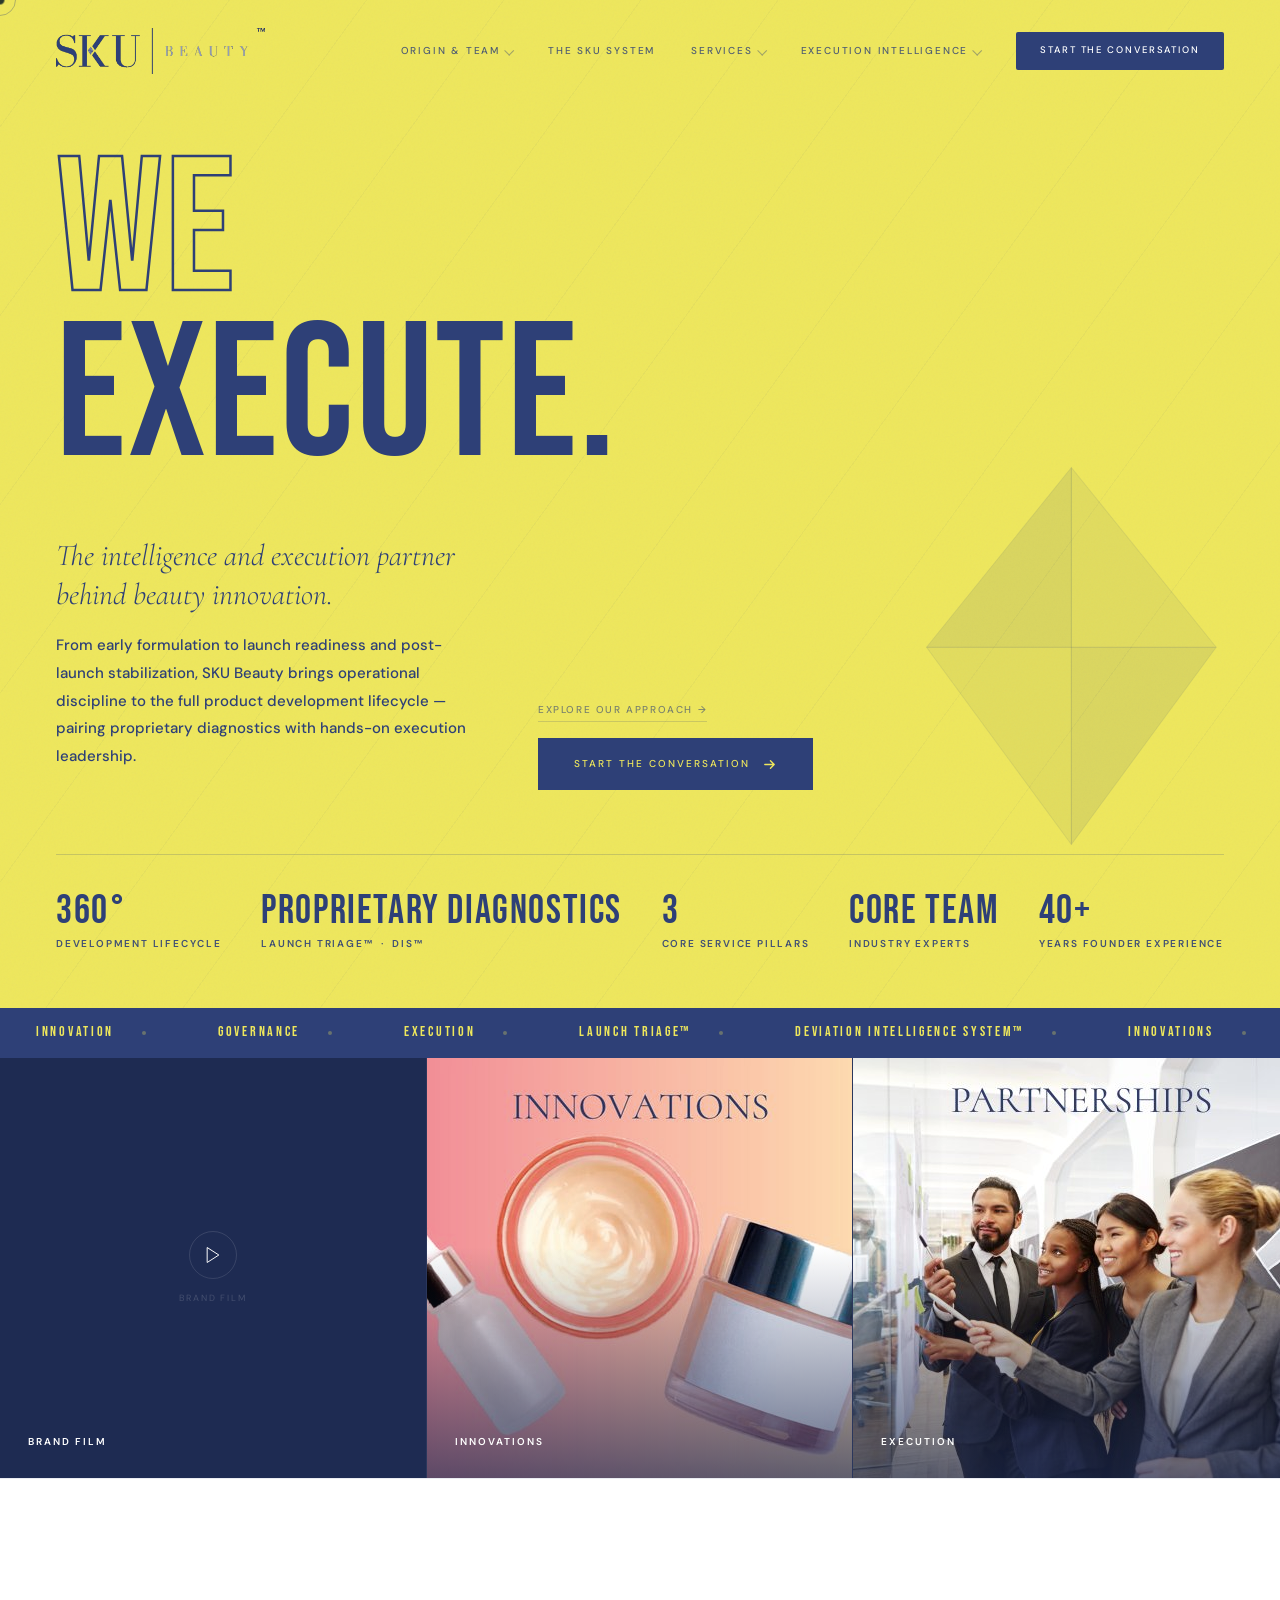
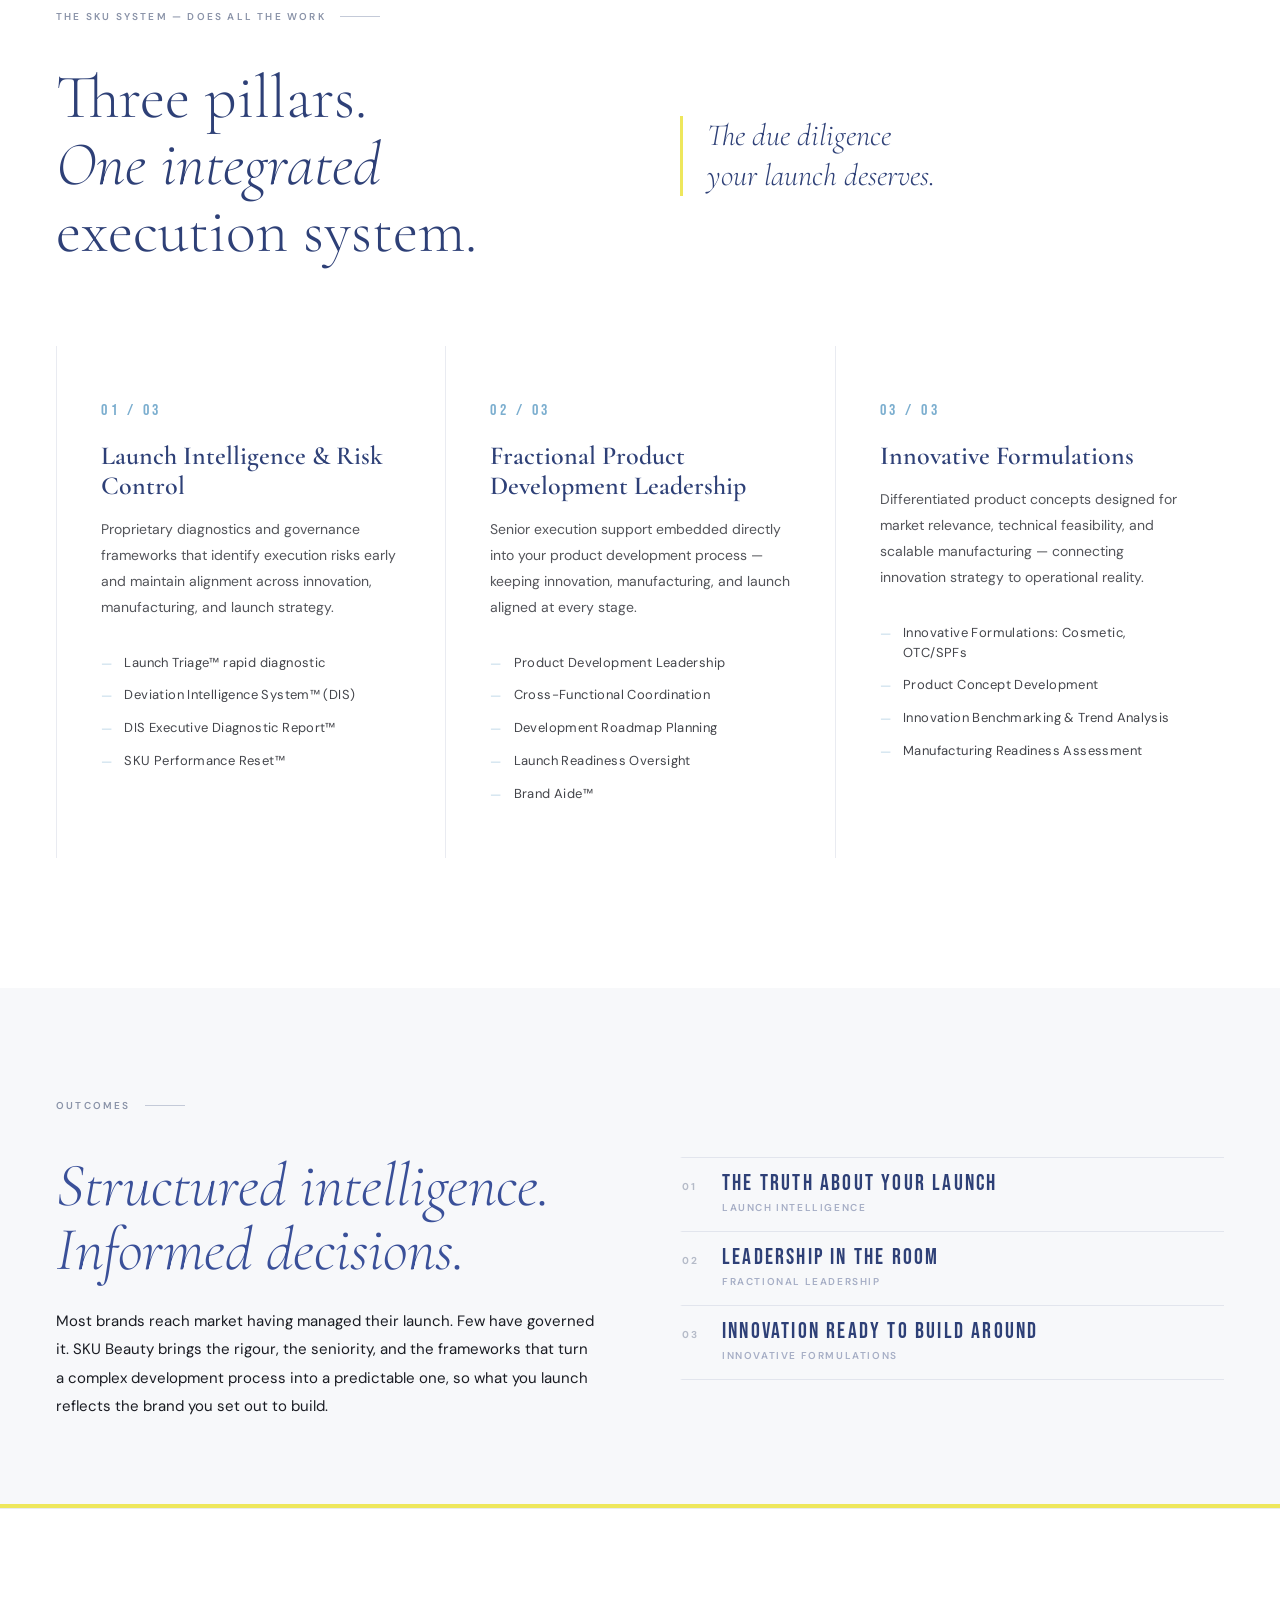
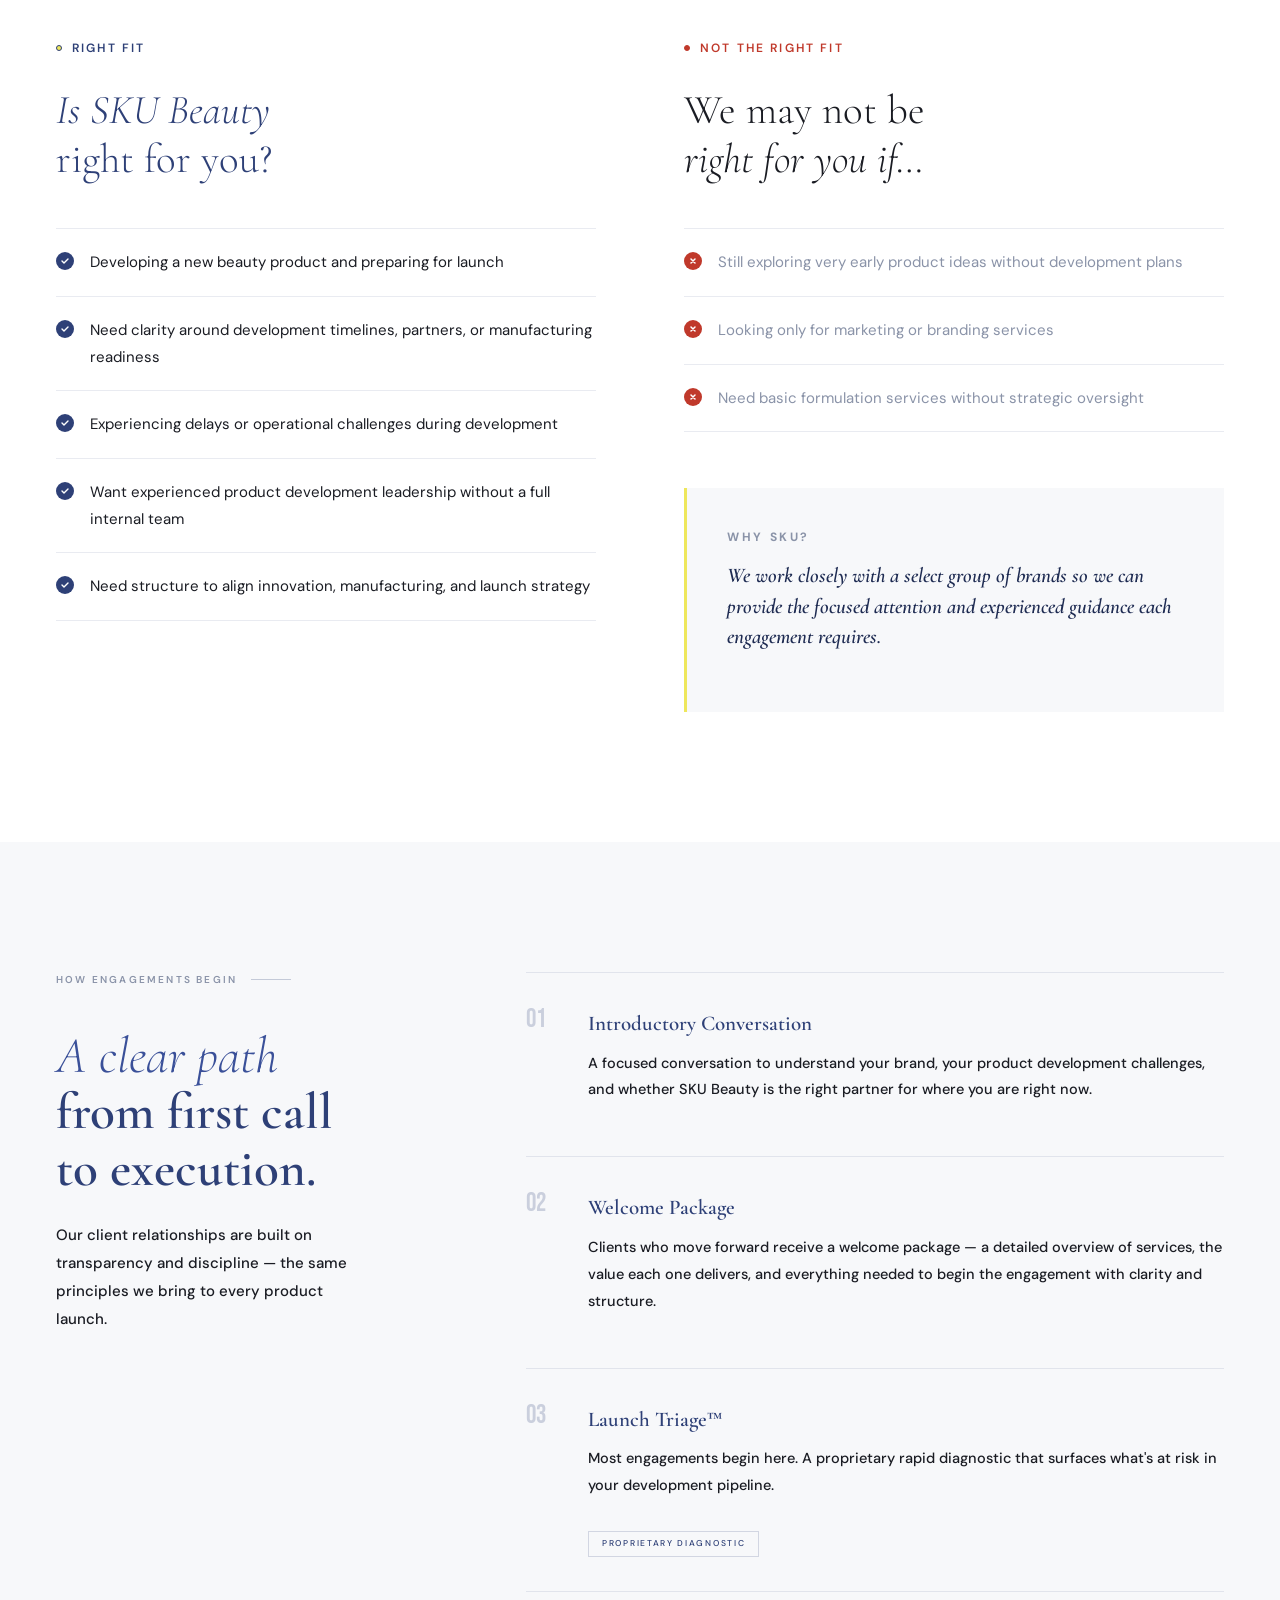
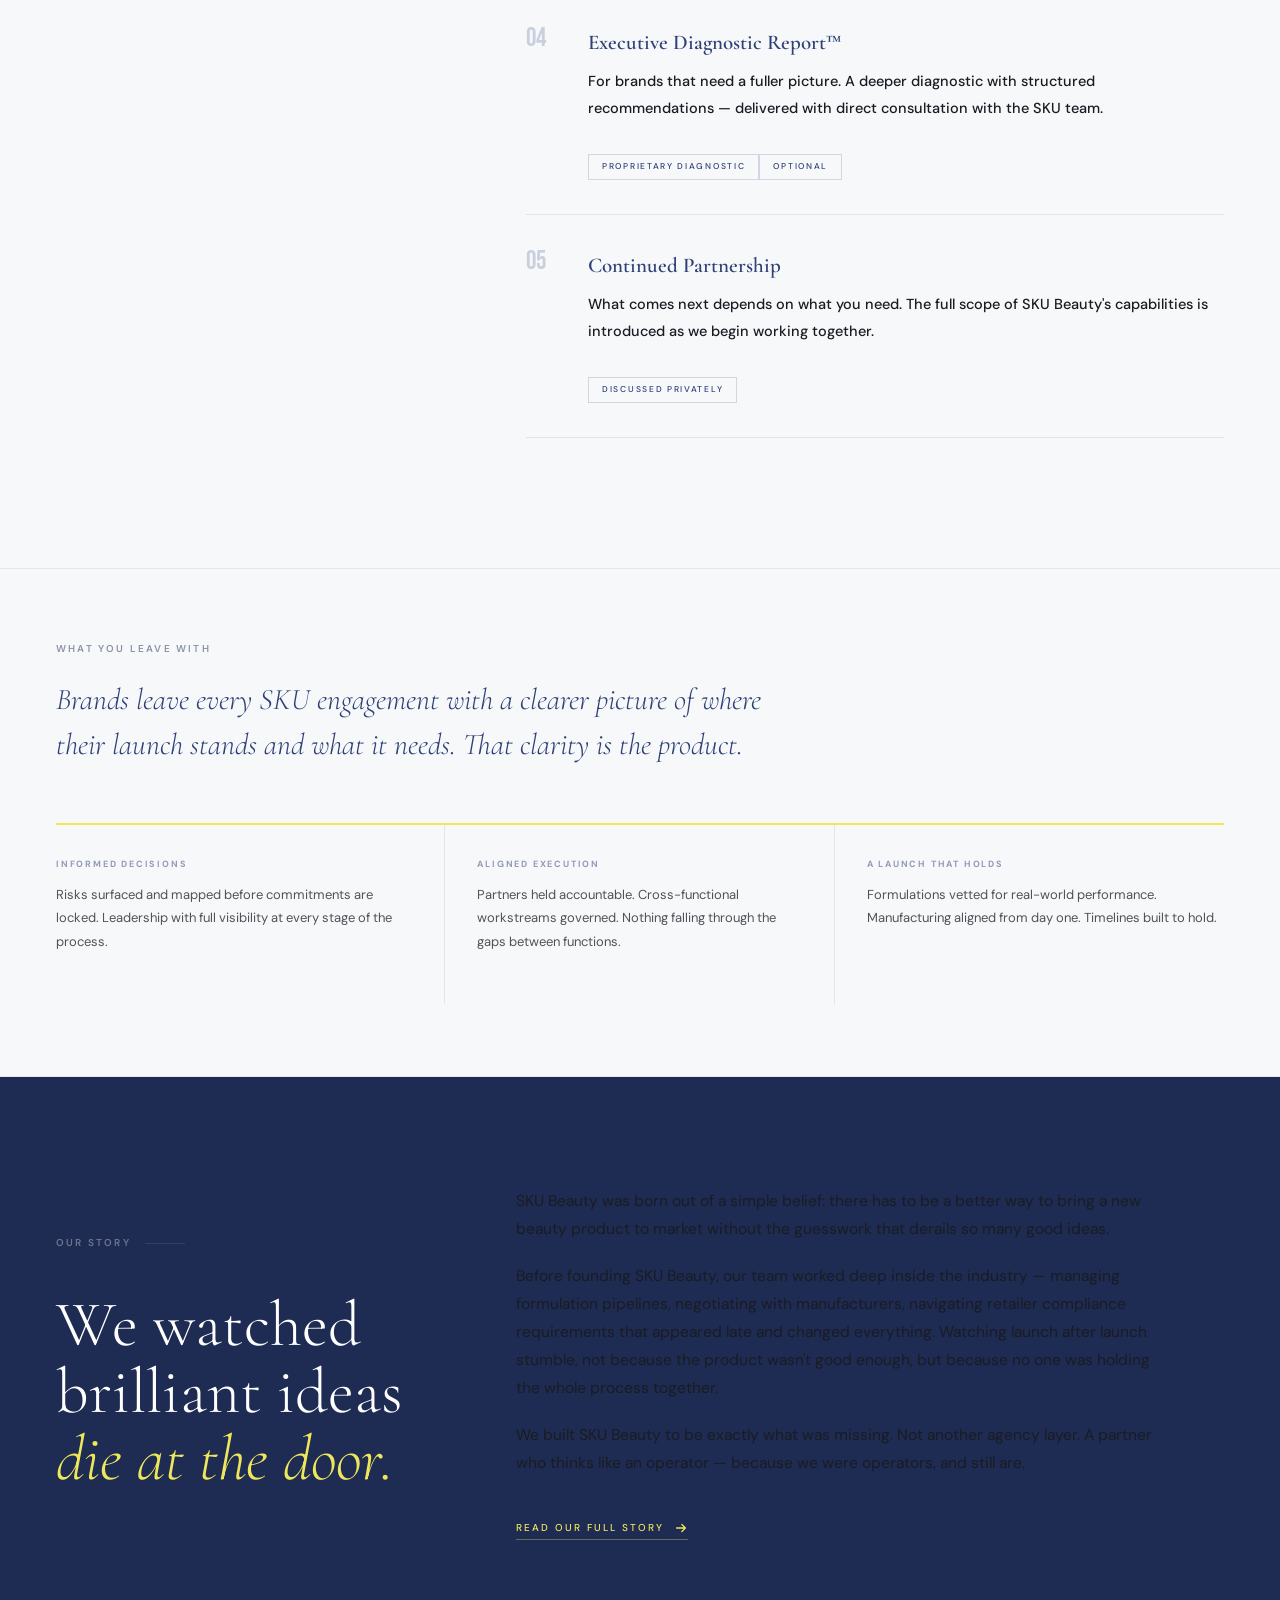
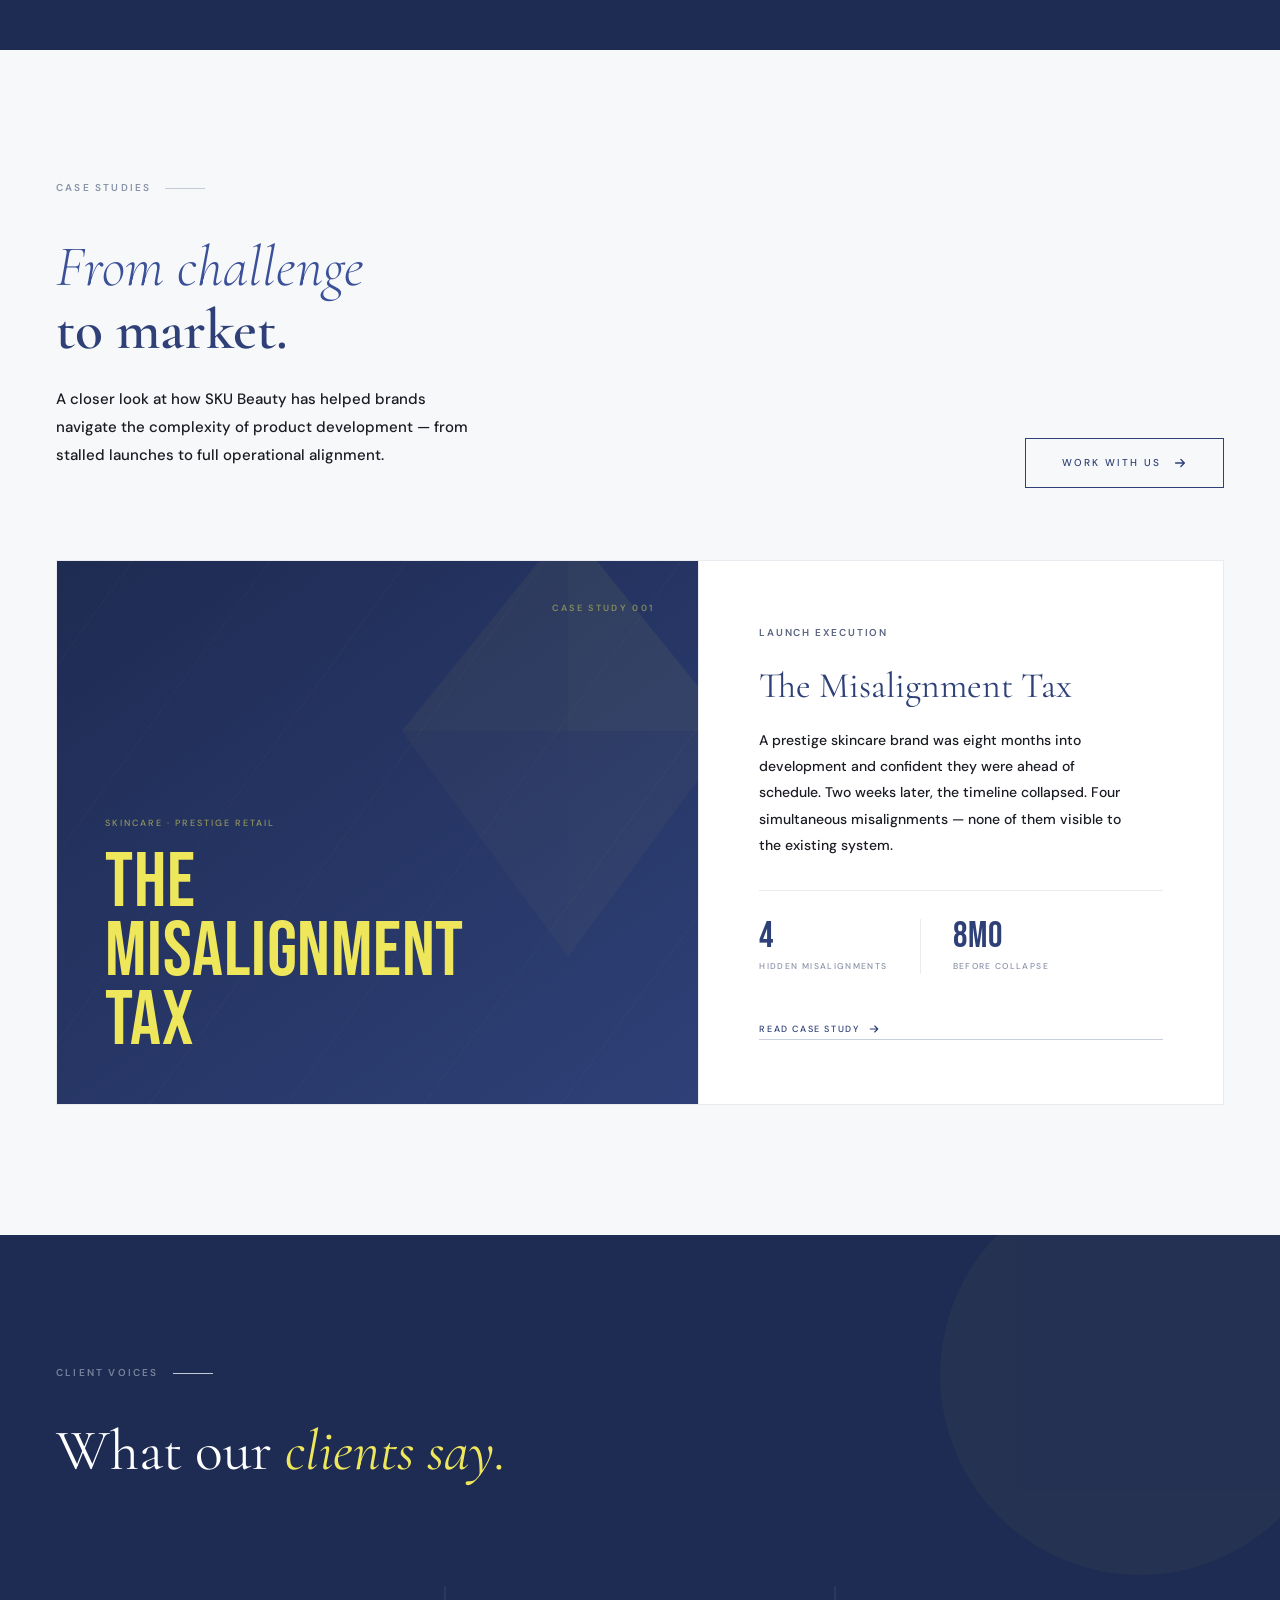
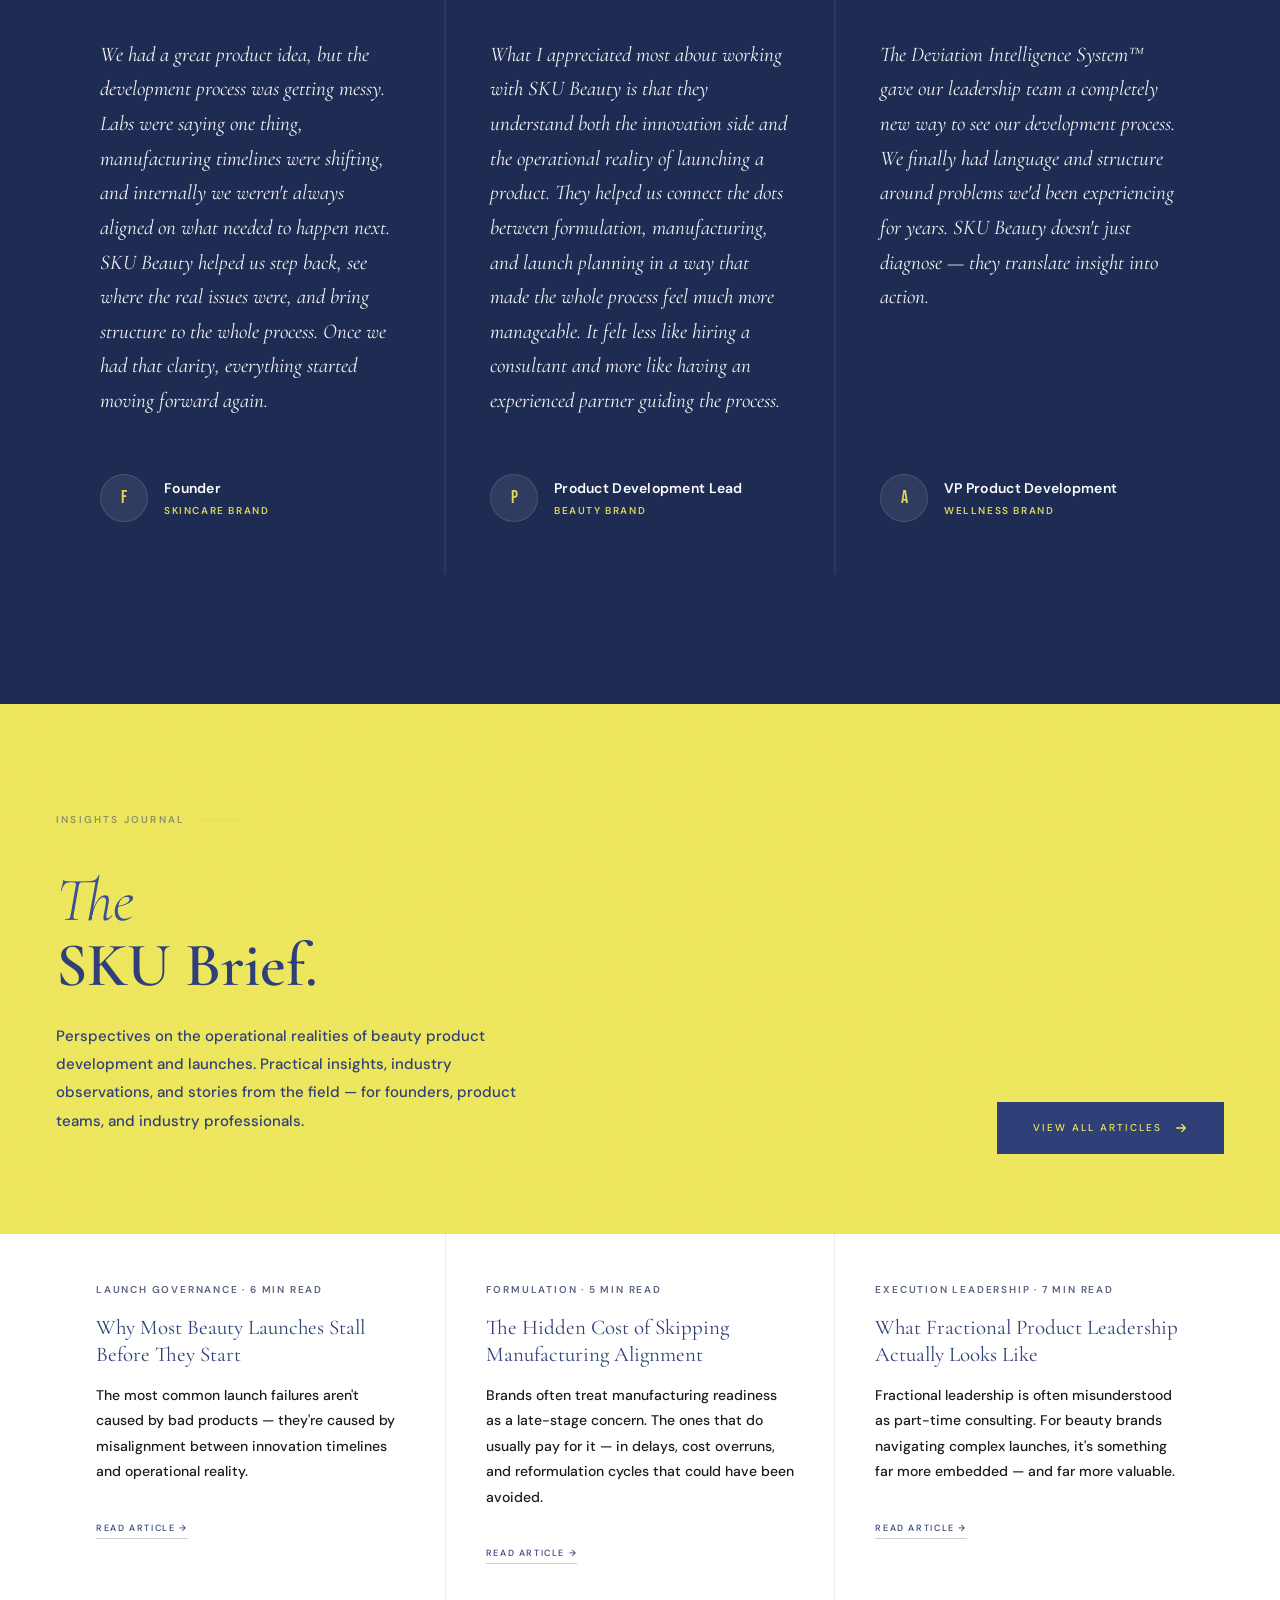
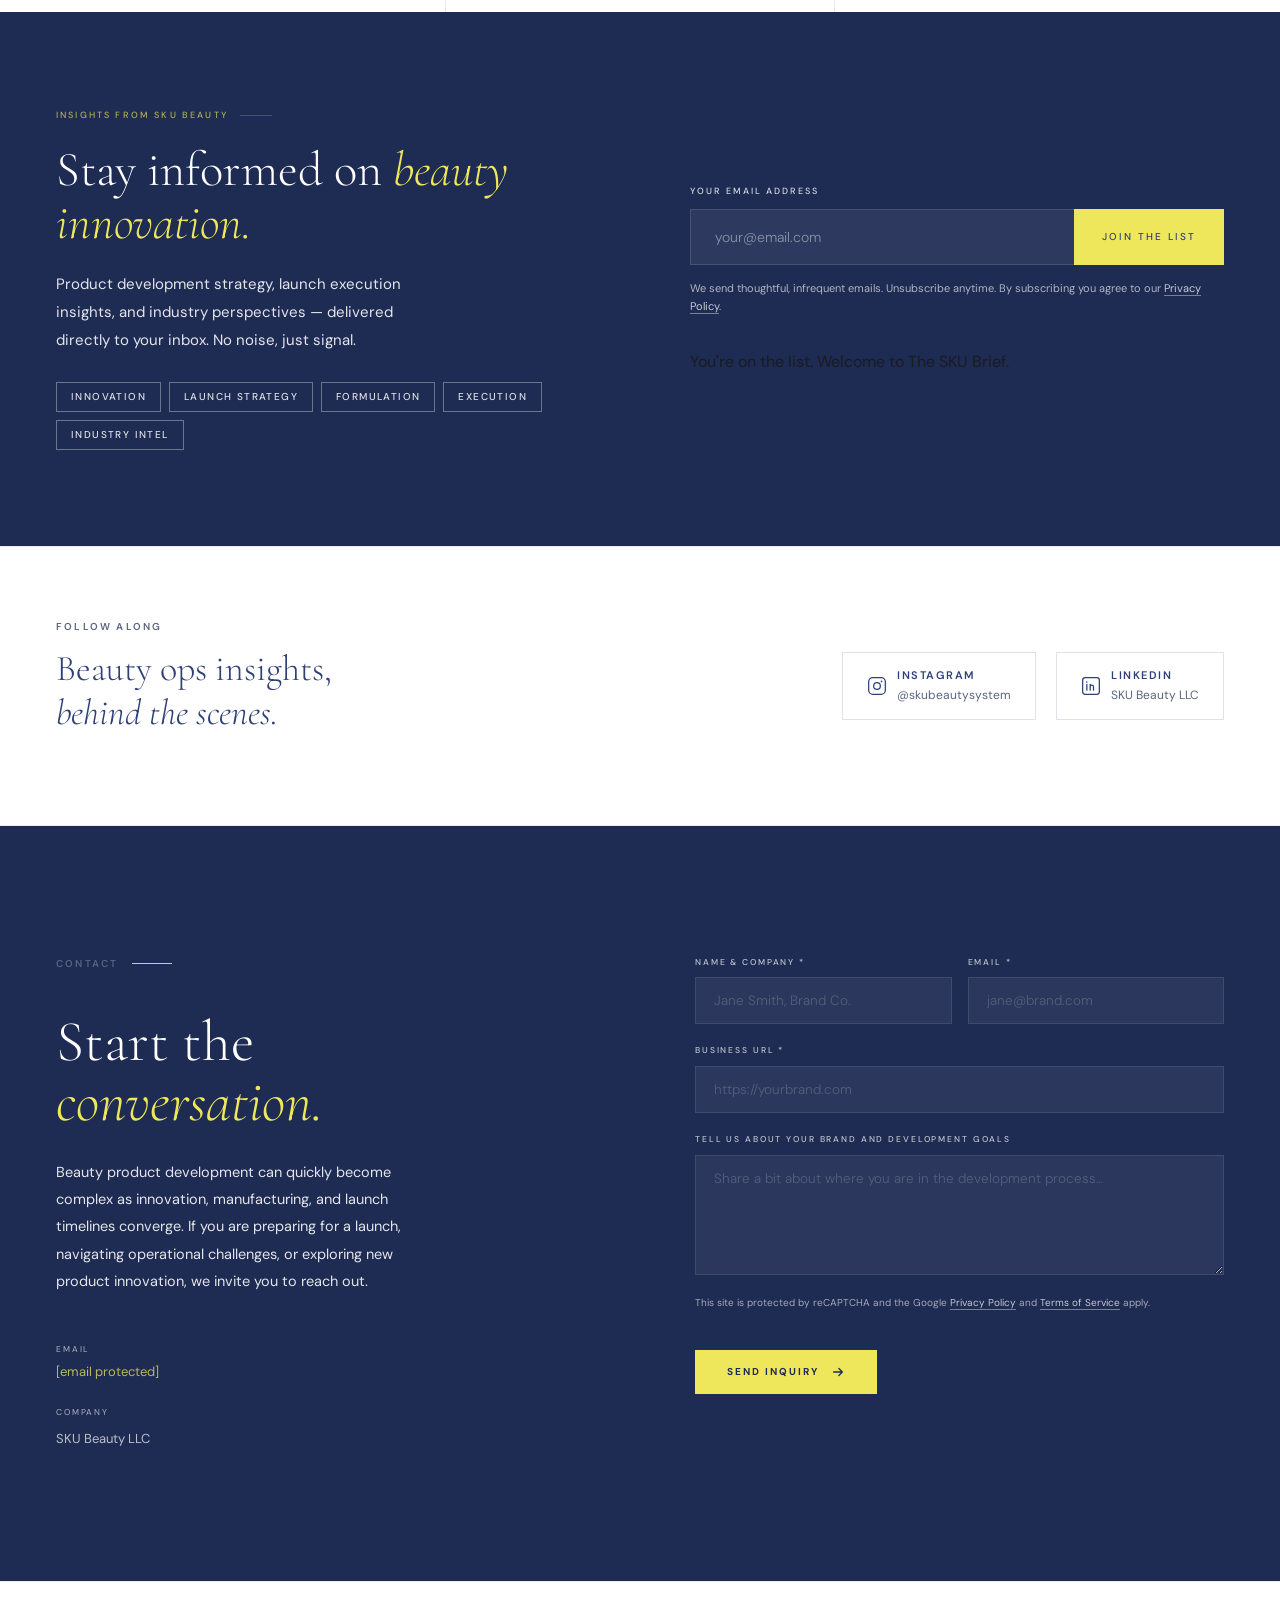
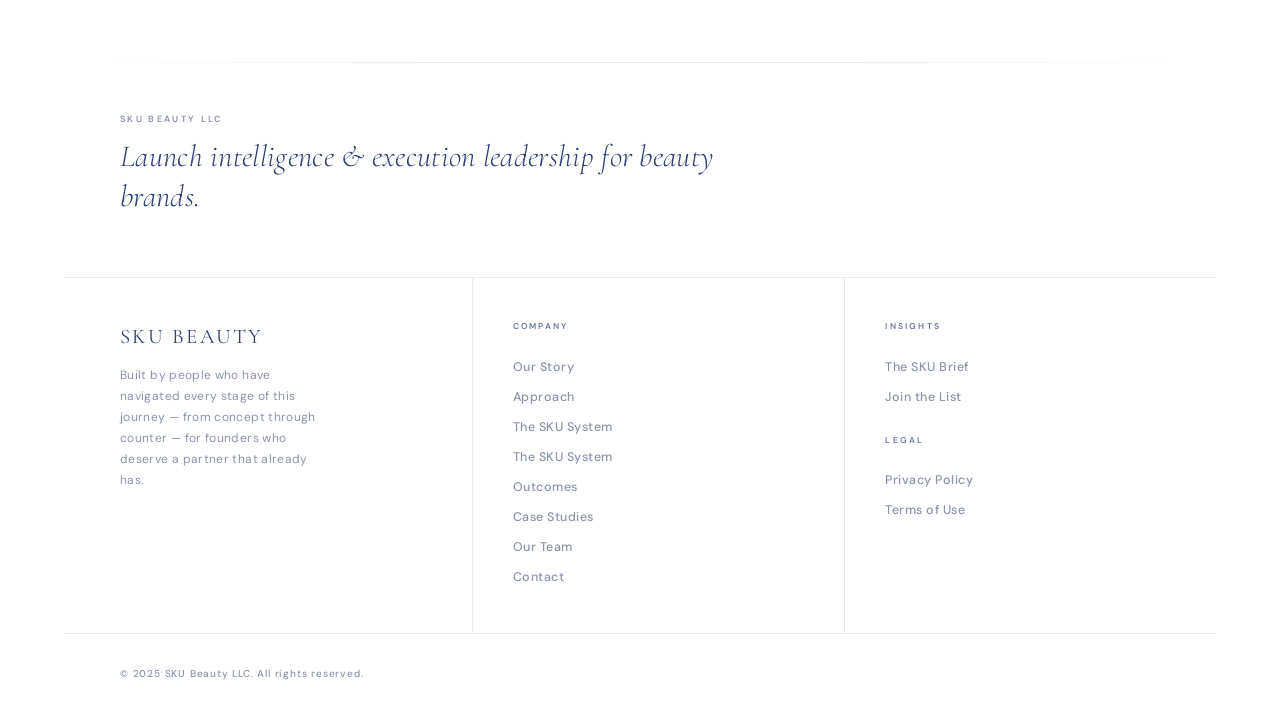
==== index-proto.html @ 5190c6fb "Footers are now consistent" ====
<!DOCTYPE html>
<html lang="en">
<head>
<meta charset="UTF-8">
<meta name="viewport" content="width=device-width, initial-scale=1.0">
<title>SKU Beauty | Launch Intelligence & Execution Leadership for Beauty Brands</title>
<meta name="description" content="SKU Beauty brings operational discipline to beauty product development. From formulation strategy to launch readiness, we execute alongside your team using proprietary diagnostics and fractional leadership.">
<meta name="keywords" content="beauty product development, launch strategy, beauty consulting, product launch execution, formulation strategy, beauty brand development, SKU Beauty">
<meta property="og:title" content="SKU Beauty | We Execute.">
<meta property="og:description" content="Launch intelligence and execution leadership for beauty brands navigating the complexity of product development.">
<meta property="og:type" content="website">
<meta property="og:url" content="https://www.skubeauty.com/">
<meta property="og:image" content="https://placehold.co/1200x630/2E4077/EEE75C?text=SKU+Beauty+%7C+We+Execute.">
<meta property="og:image:width" content="1200">
<meta property="og:image:height" content="630">
<meta name="twitter:card" content="summary_large_image">
<meta name="twitter:title" content="SKU Beauty | We Execute.">
<meta name="twitter:description" content="Launch intelligence and execution leadership for beauty brands navigating the complexity of product development.">
<meta name="twitter:image" content="https://placehold.co/1200x630/2E4077/EEE75C?text=SKU+Beauty+%7C+We+Execute.">
<!-- TODO: Replace placehold.co URLs above with your real og-image.jpg once uploaded to the server -->
<meta name="robots" content="index, follow">
<meta name="author" content="SKU Beauty LLC">
<link rel="canonical" href="https://www.skubeauty.com/">
<link rel="icon" type="image/png" href="[data-uri]">
<link rel="apple-touch-icon" sizes="180x180" href="[data-uri]">
<link rel="preconnect" href="https://fonts.googleapis.com">
<link rel="dns-prefetch" href="https://formspree.io">
<link rel="preconnect" href="https://fonts.gstatic.com" crossorigin>
<link href="https://fonts.googleapis.com/css2?family=Bebas+Neue&family=Cormorant+Garamond:ital,wght@0,300;0,400;0,600;1,300;1,400;1,600&family=DM+Sans:wght@300;400;500;600&display=swap&font-display=swap" rel="stylesheet">
<link rel="stylesheet" href="style.css">

<script type="application/ld+json">
{
  "@context": "https://schema.org",
  "@graph": [
    {
      "@type": "Organization",
      "@id": "https://www.skubeauty.com/#organization",
      "name": "SKU Beauty LLC",
      "url": "https://www.skubeauty.com",
      "logo": "https://www.skubeauty.com/logo.png",
      "description": "Launch intelligence and execution leadership for beauty brands. Proprietary diagnostics, fractional product development leadership, and innovative formulations.",
      "sameAs": [
        "https://instagram.com/skubeautysystem",
        "https://linkedin.com/company/skubeauty"
      ],
      "contactPoint": {
        "@type": "ContactPoint",
        "email": "contact@skubeauty.com",
        "contactType": "Business Inquiries"
      }
    },
    {
      "@type": "WebSite",
      "@id": "https://www.skubeauty.com/#website",
      "url": "https://www.skubeauty.com",
      "name": "SKU Beauty",
      "publisher": {"@id": "https://www.skubeauty.com/#organization"},
      "potentialAction": {
        "@type": "SearchAction",
        "target": "https://www.skubeauty.com/?s={search_term_string}",
        "query-input": "required name=search_term_string"
      }
    },
    {
      "@type": "ProfessionalService",
      "@id": "https://www.skubeauty.com/#service",
      "name": "SKU Beauty LLC",
      "url": "https://www.skubeauty.com",
      "description": "Beauty product development execution partner. Launch Triage™, Deviation Intelligence System™, Fractional Product Development Leadership.",
      "areaServed": "US",
      "serviceType": [
        "Launch Intelligence & Risk Control",
        "Fractional Product Development Leadership",
        "Innovative Formulations"
      ]
    }
  ]
}
</script>
</head>
<body>

<a href="#sku-system" class="skip-link">Skip to content</a>
<div class="cursor" id="cursor"></div>
<div class="cursor-ring" id="cursorRing"></div>

<!-- ═══ NAV ═══ -->
<nav class="nav" id="nav" role="navigation" aria-label="Main navigation">
  <a href="/" class="nav-logo" aria-label="SKU Beauty">
    <img src="[data-uri]" alt="SKU Beauty">
  </a>
  <ul class="nav-links">

    <!-- 1. Origin & Team -->
    <li class="nav-item">
      <button type="button" aria-haspopup="true">Origin &amp; Team<span class="nav-chevron"></span></button>
      <div class="nav-dropdown" role="menu">
        <a href="our-story.html#origin" class="nav-dd-link" role="menuitem">
          <div class="nav-dd-link-inner">
            <span>The Beginning</span>
            <span class="nav-dd-sub">How SKU Beauty came to be</span>
          </div>
        </a>
        <a href="our-story.html#problem-band" class="nav-dd-link" role="menuitem">
          <div class="nav-dd-link-inner">
            <span>The Industry Glitch</span>
            <span class="nav-dd-sub">The broken system we set out to fix</span>
          </div>
        </a>
        <a href="our-story.html#mission" class="nav-dd-link" role="menuitem">
          <div class="nav-dd-link-inner">
            <span>Mission</span>
            <span class="nav-dd-sub">Why we exist</span>
          </div>
        </a>
        <a href="our-story.html#stand-for" class="nav-dd-link" role="menuitem">
          <div class="nav-dd-link-inner">
            <span>What We Stand For</span>
            <span class="nav-dd-sub">Our operating principles</span>
          </div>
        </a>
        <a href="our-story.html#credentials" class="nav-dd-link" role="menuitem">
          <div class="nav-dd-link-inner">
            <span>Experience &amp; Credentials</span>
            <span class="nav-dd-sub">The depth behind our work</span>
          </div>
        </a>
        <a href="our-story.html#team" class="nav-dd-link" role="menuitem">
          <div class="nav-dd-link-inner">
            <span>The Team</span>
            <span class="nav-dd-sub">The people behind SKU Beauty</span>
          </div>
        </a>
      </div>
    </li>

    <!-- 2. The SKU System -->
    <li class="nav-item">
      <a href="#sku-system">The SKU System</a>
    </li>

    <!-- 3. Services -->
    <li class="nav-item">
      <button type="button" aria-haspopup="true">Services<span class="nav-chevron"></span></button>
      <div class="nav-dropdown" role="menu">
        <a href="#approach" class="nav-dd-link" role="menuitem">
          <div class="nav-dd-link-inner">
            <span>The SKU System</span>
            <span class="nav-dd-sub">Three pillars. Does all the work.</span>
          </div>
        </a>
        <a href="#outcomes" class="nav-dd-link" role="menuitem">
          <div class="nav-dd-link-inner">
            <span>Outcomes</span>
            <span class="nav-dd-sub">What you walk away with.</span>
          </div>
        </a>
        <a href="#fit" class="nav-dd-link" role="menuitem">
          <div class="nav-dd-link-inner">
            <span>Is SKU Right for You?</span>
            <span class="nav-dd-sub">Find out if we're the right fit</span>
          </div>
        </a>
        <a href="#begin" class="nav-dd-link" role="menuitem">
          <div class="nav-dd-link-inner">
            <span>How Engagements Begin</span>
            <span class="nav-dd-sub">What to expect when you reach out</span>
          </div>
        </a>
      </div>
    </li>

    <!-- 4. Execution Intelligence -->
    <li class="nav-item">
      <button type="button" aria-haspopup="true">Execution Intelligence<span class="nav-chevron"></span></button>
      <div class="nav-dropdown" role="menu">
        <a href="#brief" class="nav-dd-link" role="menuitem">
          <div class="nav-dd-link-inner">
            <span>The SKU Brief</span>
            <span class="nav-dd-sub">Insights &amp; industry intelligence</span>
          </div>
        </a>
        <a href="#newsletter" class="nav-dd-link" role="menuitem">
          <div class="nav-dd-link-inner">
            <span>Join the List</span>
            <span class="nav-dd-sub">Get the Brief in your inbox</span>
          </div>
        </a>
        <a href="#cases" class="nav-dd-link" role="menuitem">
          <div class="nav-dd-link-inner">
            <span>Case Studies</span>
            <span class="nav-dd-sub">Real brands, real results</span>
          </div>
        </a>
      </div>
    </li>

    <li><a href="#contact" class="nav-cta">Start the Conversation</a></li>
  </ul>
</nav>

<!-- ═══ HERO ═══ -->
<!--
╔══════════════════════════════════════════════════════════════════╗
║  TO ADD A FULL-SCREEN IMAGE OR VIDEO TO THE HERO                ║
║                                                                  ║
║  1. Change the opening tag below from:                          ║
║       <section class="hero"                                     ║
║     to:                                                         ║
║       <section class="hero hero--media"                         ║
║                                                                  ║
║  2. For an IMAGE — replace the img src:                         ║
║       <img src="YOUR-IMAGE.jpg" alt="">                         ║
║                                                                  ║
║  3. For a VIDEO — uncomment the video block instead:            ║
║       <video autoplay muted loop playsinline>                   ║
║         <source src="YOUR-VIDEO.mp4" type="video/mp4">          ║
║       </video>                                                   ║
║                                                                  ║
║  4. Adjust overlay darkness in CSS: --hero-overlay-opacity      ║
║     0.0 = fully transparent  |  1.0 = fully black               ║
╚══════════════════════════════════════════════════════════════════╝
-->
<section class="hero" id="home" aria-label="Hero">

  <!-- MEDIA LAYER (hidden by default — only shows with hero--media class) -->
  <div class="hero-media" aria-hidden="true">
    <!-- IMAGE option — replace src with your own file path when ready -->
    <!-- Currently using a free demo image from Unsplash so you can see the feature working -->
    <img src="https://images.unsplash.com/photo-1522338242992-e1a54906a8da?w=1800&auto=format&fit=crop" alt="">

    <!-- VIDEO option — comment out the img above and uncomment this when you have a video -->
    <!--
    <video autoplay muted loop playsinline>
      <source src="YOUR-VIDEO.mp4" type="video/mp4">
    </video>
    -->
  </div>
  <!-- Overlay (invisible on yellow, dark tint when hero--media is active) -->
  <div class="hero-overlay" aria-hidden="true"></div>
  <div class="hero-grain" aria-hidden="true"></div>
  <div class="hero-diag" aria-hidden="true"></div>
  <div id="hero-gem" class="hero-ghost" aria-hidden="true"><svg viewBox="0 0 340 440" xmlns="http://www.w3.org/2000/svg" style="height:100%;width:auto;display:block;">
    <!-- 4-facet diamond stencil — each triangle has a distinct opacity to mimic 3D shading -->
    <!-- Top facet — lightest -->
    <polygon id="gem-top"   points="170,4 336,210 170,210" fill="rgba(46,64,119,.04)" stroke="rgba(46,64,119,.09)" stroke-width="1.2" stroke-linejoin="round"/>
    <!-- Right facet — mid-light -->
    <polygon id="gem-right" points="170,210 336,210 170,436" fill="rgba(46,64,119,.07)" stroke="rgba(46,64,119,.09)" stroke-width="1.2" stroke-linejoin="round"/>
    <!-- Left facet — darkest -->
    <polygon id="gem-left"  points="170,4 4,210 170,210" fill="rgba(46,64,119,.10)" stroke="rgba(46,64,119,.09)" stroke-width="1.2" stroke-linejoin="round"/>
    <!-- Bottom facet — mid -->
    <polygon id="gem-bot"   points="4,210 170,210 170,436" fill="rgba(46,64,119,.06)" stroke="rgba(46,64,119,.09)" stroke-width="1.2" stroke-linejoin="round"/>
  </svg></div>
  <div class="hero-inner">
    <div class="hero-hed">
      <span class="hero-hed-outline">WE</span>
      <span class="hero-hed-solid">EXECUTE.</span>
    </div>
    <div class="hero-subgrid">
      <div>
        <p class="hero-tagline-h">The intelligence and execution partner<br>behind beauty innovation.</p>
        <p class="hero-tagline-p">From early formulation to launch readiness and post-launch stabilization, SKU Beauty brings operational discipline to the full product development lifecycle — pairing proprietary diagnostics with hands-on execution leadership.</p>
      </div>
      <div class="hero-actions">
        <a href="#sku-system" class="btn-ghost">Explore our approach →</a>
        <a href="#contact" class="btn-primary">Start the Conversation <svg width="15" height="15" viewBox="0 0 16 16" fill="none"><path d="M3 8h10M9 4l4 4-4 4" stroke="currentColor" stroke-width="1.5" stroke-linecap="round" stroke-linejoin="round"/></svg></a>
      </div>
    </div>
  </div>
  <div class="hero-stats">
    <div class="hero-stat-item"><span class="stat-n">360°</span><span class="stat-l">Development Lifecycle</span></div>
    <div class="hero-stat-item">
      <span class="stat-n">Proprietary Diagnostics</span>
      <span class="stat-l">Launch Triage™ &nbsp;·&nbsp; DIS™</span>
    </div>
    <div class="hero-stat-item"><span class="stat-n">3</span><span class="stat-l">Core Service Pillars</span></div>
    <div class="hero-stat-item"><span class="stat-n">Core Team</span><span class="stat-l">Industry Experts</span></div>
    <div class="hero-stat-item"><span class="stat-n">40+</span><span class="stat-l">Years Founder Experience</span></div>
  </div>
</section>

<!-- ═══ MARQUEE ═══ -->
<div class="marquee" aria-hidden="true">
  <div class="marquee-track">
    <span class="marquee-item">Innovation <span class="marquee-sep"></span></span>
    <span class="marquee-item">Governance <span class="marquee-sep"></span></span>
    <span class="marquee-item">Execution <span class="marquee-sep"></span></span>
    <span class="marquee-item">Launch Triage™ <span class="marquee-sep"></span></span>
    <span class="marquee-item">Deviation Intelligence System™ <span class="marquee-sep"></span></span>
    <span class="marquee-item">Innovations <span class="marquee-sep"></span></span>
    <span class="marquee-item">Manufacturing Alignment <span class="marquee-sep"></span></span>
    <span class="marquee-item">Brand Aide™ <span class="marquee-sep"></span></span>
    <span class="marquee-item">Fractional Leadership <span class="marquee-sep"></span></span>
    <span class="marquee-item">Innovation <span class="marquee-sep"></span></span>
    <span class="marquee-item">Governance <span class="marquee-sep"></span></span>
    <span class="marquee-item">Execution <span class="marquee-sep"></span></span>
    <span class="marquee-item">Launch Triage™ <span class="marquee-sep"></span></span>
    <span class="marquee-item">Deviation Intelligence System™ <span class="marquee-sep"></span></span>
    <span class="marquee-item">Innovations <span class="marquee-sep"></span></span>
    <span class="marquee-item">Manufacturing Alignment <span class="marquee-sep"></span></span>
    <span class="marquee-item">Brand Aide™ <span class="marquee-sep"></span></span>
    <span class="marquee-item">Fractional Leadership <span class="marquee-sep"></span></span>
  </div>
</div>

<!-- ═══ VISUAL STRIP ═══ -->
<!--
  HOW TO ADD MEDIA TO EACH CELL
  ─────────────────────────────
  IMAGE cell: replace the <div class="visual-placeholder"> block with:
    <img class="visual-cell-img" src="YOUR-IMAGE.jpg" alt="">

  VIDEO cell: replace the <div class="visual-placeholder"> block with:
    <video class="visual-cell-video" autoplay muted loop playsinline>
      <source src="YOUR-VIDEO.mp4" type="video/mp4">
    </video>

  Keep the <div class="visual-cell-overlay"></div> and label <span> in place after the media.
-->
<div class="visual-strip" aria-label="Visual showcase" role="img">

  <!-- FILM CELL -->
  <div class="visual-cell">
    <div class="visual-placeholder">
      <div class="visual-placeholder-icon"><svg width="20" height="20" viewBox="0 0 24 24" fill="none"><polygon points="5,3 19,12 5,21" stroke="white" stroke-width="1.2" stroke-linejoin="round" fill="none"/></svg></div>
      <span class="visual-placeholder-text">Brand Film</span>
    </div>
    <div class="visual-cell-overlay"></div>
    <span class="visual-cell-label">Brand Film</span>
  </div>

  <!-- IMAGE CELL 1: Innovations — uploaded brand image -->
  <div class="visual-cell">
    <img class="visual-cell-img" src="[data-uri]" alt="Innovations">
    <div class="visual-cell-overlay"></div>
    <span class="visual-cell-label">Innovations</span>
  </div>

  <!-- IMAGE CELL 2: Execution — uploaded brand image -->
  <div class="visual-cell">
    <img class="visual-cell-img" src="[data-uri]" alt="Execution">
    <div class="visual-cell-overlay"></div>
    <span class="visual-cell-label">Execution</span>
  </div>

</div>

<!-- ═══ SKU SYSTEM ═══ -->
<span id="approach" aria-hidden="true" style="display:block;height:0;overflow:hidden;"></span>
<section class="services" id="services" aria-labelledby="services-h">
  <div class="services-label">The SKU System — does all the work</div>
  <div class="services-header-wrap reveal">
    <h2 class="services-hed" id="services-h">
      Three pillars.<br>
      <em>One integrated</em>
      <strong>execution system.</strong>
    </h2>
    <p class="services-tagline">The due diligence<br>your launch deserves.</p>
  </div>
  <div class="services-grid">
    <div class="svc reveal"><div class="svc-num">01 / 03</div><h3 class="svc-title">Launch Intelligence &amp; Risk Control</h3><p class="svc-body">Proprietary diagnostics and governance frameworks that identify execution risks early and maintain alignment across innovation, manufacturing, and launch strategy.</p><ul class="svc-list"><li>Launch Triage™ rapid diagnostic</li><li>Deviation Intelligence System™ (DIS)</li><li>DIS Executive Diagnostic Report™</li><li>SKU Performance Reset™</li></ul></div>
    <div class="svc reveal"><div class="svc-num">02 / 03</div><h3 class="svc-title">Fractional Product Development Leadership</h3><p class="svc-body">Senior execution support embedded directly into your product development process — keeping innovation, manufacturing, and launch aligned at every stage.</p><ul class="svc-list"><li>Product Development Leadership</li><li>Cross-Functional Coordination</li><li>Development Roadmap Planning</li><li>Launch Readiness Oversight</li><li>Brand Aide™</li></ul></div>
    <div class="svc reveal"><div class="svc-num">03 / 03</div><h3 class="svc-title">Innovative Formulations</h3><p class="svc-body">Differentiated product concepts designed for market relevance, technical feasibility, and scalable manufacturing — connecting innovation strategy to operational reality.</p><ul class="svc-list"><li>Innovative Formulations: Cosmetic, OTC/SPFs</li><li>Product Concept Development</li><li>Innovation Benchmarking &amp; Trend Analysis</li><li>Manufacturing Readiness Assessment</li></ul></div>
  </div>
</section>

<!-- ═══ OUTCOMES ═══ -->
<span id="outcomes" aria-hidden="true" style="display:block;height:0;overflow:hidden;"></span>
<section class="sku-system" id="sku-system" aria-labelledby="sku-system-h">
  <div class="sku-system-header reveal">
    <div class="sku-system-header-inner">
      <div class="sku-system-header-left">
        <div class="section-label">Outcomes</div>
        <h2 class="sku-system-hed" id="sku-system-h">
          <em>Structured intelligence.<br>Informed decisions.</em>
        </h2>
        <p class="sku-system-body">Most brands reach market having managed their launch. Few have governed it. SKU Beauty brings the rigour, the seniority, and the frameworks that turn a complex development process into a predictable one, so what you launch reflects the brand you set out to build.</p>
      </div>
      <div class="sku-system-header-right">
        <div class="sku-system-phases">
          <div class="sku-system-phase">
            <div class="sku-system-phase-main">
              <span class="sku-system-phase-num">01</span>
              <div class="sku-system-phase-name-wrap">
                <span class="sku-system-phase-name">The truth about your launch</span>
                <span class="sku-system-phase-tag">Launch Intelligence</span>
              </div>
            </div>
            <div class="sku-system-phase-desc">Not every concern signals a crisis, but every concern deserves an answer. The DIS™ is an independent, structured diagnosis of where your launch actually stands, what is working, what is not, and what needs to change before it costs more to find out.</div>
          </div>
          <div class="sku-system-phase">
            <div class="sku-system-phase-main">
              <span class="sku-system-phase-num">02</span>
              <div class="sku-system-phase-name-wrap">
                <span class="sku-system-phase-name">Leadership in the room</span>
                <span class="sku-system-phase-tag">Fractional Leadership</span>
              </div>
            </div>
            <div class="sku-system-phase-desc">The execution gap in most beauty launches is not strategic, it is operational. SKU Beauty places senior, experienced leadership directly inside your process, holding partners accountable, keeping cross-functional workstreams aligned, and ensuring the decisions that matter are made with the authority they require.</div>
          </div>
          <div class="sku-system-phase">
            <div class="sku-system-phase-main">
              <span class="sku-system-phase-num">03</span>
              <div class="sku-system-phase-name-wrap">
                <span class="sku-system-phase-name">Innovation ready to build around</span>
                <span class="sku-system-phase-tag">Innovative Formulations</span>
              </div>
            </div>
            <div class="sku-system-phase-desc">SKU Beauty sources and supplies differentiated formulations, each one designed for commercial viability, technical integrity, and scalable manufacturing. Innovation that has already been examined, validated, and built to perform in market. Ready to integrate. Ready to launch.</div>
          </div>
        </div>
      </div>
    </div>
  </div>
</section>

<!-- ═══ FIT ═══ -->
<section class="fit" id="fit" aria-labelledby="fit-h">
  <div class="reveal">
    <div class="fit-label yes">Right fit</div>
    <h2 class="fit-hed" id="fit-h"><em>Is SKU Beauty</em><br>right for you?</h2>
    <div class="fit-items">
      <div class="fit-item"><span class="fit-icon yes"><svg width="8" height="8" viewBox="0 0 8 8" fill="none"><path d="M1 4l2 2 4-4" stroke="#FFFFFF" stroke-width="1.4" stroke-linecap="round" stroke-linejoin="round"/></svg></span>Developing a new beauty product and preparing for launch</div>
      <div class="fit-item"><span class="fit-icon yes"><svg width="8" height="8" viewBox="0 0 8 8" fill="none"><path d="M1 4l2 2 4-4" stroke="#FFFFFF" stroke-width="1.4" stroke-linecap="round" stroke-linejoin="round"/></svg></span>Need clarity around development timelines, partners, or manufacturing readiness</div>
      <div class="fit-item"><span class="fit-icon yes"><svg width="8" height="8" viewBox="0 0 8 8" fill="none"><path d="M1 4l2 2 4-4" stroke="#FFFFFF" stroke-width="1.4" stroke-linecap="round" stroke-linejoin="round"/></svg></span>Experiencing delays or operational challenges during development</div>
      <div class="fit-item"><span class="fit-icon yes"><svg width="8" height="8" viewBox="0 0 8 8" fill="none"><path d="M1 4l2 2 4-4" stroke="#FFFFFF" stroke-width="1.4" stroke-linecap="round" stroke-linejoin="round"/></svg></span>Want experienced product development leadership without a full internal team</div>
      <div class="fit-item"><span class="fit-icon yes"><svg width="8" height="8" viewBox="0 0 8 8" fill="none"><path d="M1 4l2 2 4-4" stroke="#FFFFFF" stroke-width="1.4" stroke-linecap="round" stroke-linejoin="round"/></svg></span>Need structure to align innovation, manufacturing, and launch strategy</div>
    </div>
  </div>
  <div class="reveal">
    <div class="fit-label no">Not the right fit</div>
    <h2 class="fit-hed fit-hed-no">We may not be<br><em>right for you if…</em></h2>
    <div class="fit-items">
      <div class="fit-item fit-item-no"><span class="fit-icon no"><svg width="8" height="8" viewBox="0 0 8 8" fill="none"><path d="M2 2l4 4M6 2L2 6" stroke="#fff" stroke-width="1.5" stroke-linecap="round"/></svg></span>Still exploring very early product ideas without development plans</div>
      <div class="fit-item fit-item-no"><span class="fit-icon no"><svg width="8" height="8" viewBox="0 0 8 8" fill="none"><path d="M2 2l4 4M6 2L2 6" stroke="#fff" stroke-width="1.5" stroke-linecap="round"/></svg></span>Looking only for marketing or branding services</div>
      <div class="fit-item fit-item-no"><span class="fit-icon no"><svg width="8" height="8" viewBox="0 0 8 8" fill="none"><path d="M2 2l4 4M6 2L2 6" stroke="#fff" stroke-width="1.5" stroke-linecap="round"/></svg></span>Need basic formulation services without strategic oversight</div>
    </div>
    <div class="fit-callout">
      <div class="fit-callout-label">Why SKU?</div>
      <p class="fit-callout-text">We work closely with a select group of brands so we can provide the focused attention and experienced guidance each engagement requires.</p>
    </div>
  </div>
</section>

<!-- ═══ HOW WE BEGIN ═══ -->
<section class="begin" id="begin" aria-labelledby="begin-h">
  <div class="begin-inner">
    <div class="begin-sticky reveal">
      <div class="section-label">How Engagements Begin</div>
      <h2 class="begin-hed" id="begin-h"><em>A clear path</em><br><strong>from first call<br>to execution.</strong></h2>
      <p class="begin-intro">Our client relationships are built on transparency and discipline — the same principles we bring to every product launch.</p>
    </div>
    <div class="begin-steps">
      <div class="begin-step reveal"><div class="begin-n">01</div><div><h3 class="begin-title">Introductory Conversation</h3><p class="begin-body">A focused conversation to understand your brand, your product development challenges, and whether SKU Beauty is the right partner for where you are right now.</p></div></div>
      <div class="begin-step reveal"><div class="begin-n">02</div><div><h3 class="begin-title">Welcome Package</h3><p class="begin-body">Clients who move forward receive a welcome package — a detailed overview of services, the value each one delivers, and everything needed to begin the engagement with clarity and structure.</p></div></div>
      <div class="begin-step reveal"><div class="begin-n">03</div><div><h3 class="begin-title">Launch Triage™</h3><p class="begin-body">Most engagements begin here. A proprietary rapid diagnostic that surfaces what's at risk in your development pipeline.</p><span class="begin-chip">Proprietary Diagnostic</span></div></div>
      <div class="begin-step reveal"><div class="begin-n">04</div><div><h3 class="begin-title">Executive Diagnostic Report™</h3><p class="begin-body">For brands that need a fuller picture. A deeper diagnostic with structured recommendations — delivered with direct consultation with the SKU team.</p><span class="begin-chip">Proprietary Diagnostic</span><span class="begin-chip">Optional</span></div></div>
      <div class="begin-step reveal"><div class="begin-n">05</div><div><h3 class="begin-title">Continued Partnership</h3><p class="begin-body">What comes next depends on what you need. The full scope of SKU Beauty's capabilities is introduced as we begin working together.</p><span class="begin-chip">Discussed Privately</span></div></div>
    </div>
  </div>
</section>

<!-- ═══ RESULTS BAND ═══ -->
<section class="results-band reveal">
  <div class="results-band-label">What you leave with</div>
  <p class="results-statement">Brands leave every SKU engagement with a clearer picture of where their launch stands and what it needs. That clarity is the product.</p>
  <div class="results-pillars">
    <div class="results-pillar">
      <div class="results-pillar-label">Informed decisions</div>
      <p class="results-pillar-text">Risks surfaced and mapped before commitments are locked. Leadership with full visibility at every stage of the process.</p>
    </div>
    <div class="results-pillar">
      <div class="results-pillar-label">Aligned execution</div>
      <p class="results-pillar-text">Partners held accountable. Cross-functional workstreams governed. Nothing falling through the gaps between functions.</p>
    </div>
    <div class="results-pillar">
      <div class="results-pillar-label">A launch that holds</div>
      <p class="results-pillar-text">Formulations vetted for real-world performance. Manufacturing aligned from day one. Timelines built to hold.</p>
    </div>
  </div>
</section>

<!-- ═══ OUR STORY TEASER ═══ -->
<section class="story-teaser" id="story" aria-labelledby="story-h">
  <div class="story-teaser-inner reveal visible">
    <div class="story-teaser-label">
      <div class="section-label">Our Story</div>
      <h2 class="story-teaser-hed" id="story-h">We watched<br>brilliant ideas<br><em>die at the door.</em></h2>
    </div>
    <div class="story-teaser-content">
      <div class="story-teaser-body" style="opacity:1;transform:none;">
        <p>SKU Beauty was born out of a simple belief: there has to be a better way to bring a new beauty product to market without the guesswork that derails so many good ideas.</p>
        <p>Before founding SKU Beauty, our team worked deep inside the industry — managing formulation pipelines, negotiating with manufacturers, navigating retailer compliance requirements that appeared late and changed everything. Watching launch after launch stumble, not because the product wasn't good enough, but because no one was holding the whole process together.</p>
        <p>We built SKU Beauty to be exactly what was missing. Not another agency layer. A partner who thinks like an operator — because we were operators, and still are.</p>
      </div>
      <a href="sku-why-we-started.html" class="story-teaser-link">
        Read Our Full Story
        <svg width="14" height="14" viewBox="0 0 16 16" fill="none"><path d="M3 8h10M9 4l4 4-4 4" stroke="currentColor" stroke-width="1.5" stroke-linecap="round" stroke-linejoin="round"/></svg>
      </a>
    </div>
  </div>
</section>

<!-- ═══ CASE STUDIES ═══ -->
<section class="cases" id="cases" aria-labelledby="cases-h">
  <div class="cases-header reveal">
    <div>
      <div class="section-label">Case Studies</div>
      <h2 class="cases-hed" id="cases-h"><em>From challenge</em><br><strong>to market.</strong></h2>
      <p class="cases-intro">A closer look at how SKU Beauty has helped brands navigate the complexity of product development — from stalled launches to full operational alignment.</p>
    </div>
    <a href="#contact" class="btn-outline" style="align-self:flex-end;">
      Work With Us
      <svg width="14" height="14" viewBox="0 0 16 16" fill="none"><path d="M3 8h10M9 4l4 4-4 4" stroke="currentColor" stroke-width="1.5" stroke-linecap="round" stroke-linejoin="round"/></svg>
    </a>
  </div>
  <div class="cases-grid">
    <!-- Case 1 — The Misalignment Tax -->
    <div class="case-card reveal">
      <div class="case-card-visual">
        <div class="case-placeholder" style="background:linear-gradient(145deg,var(--navy-deep) 0%,var(--navy) 100%);position:relative;overflow:hidden;align-items:flex-start;justify-content:flex-end;padding:48px;">
          <!-- Diagonal rule texture -->
          <div style="position:absolute;inset:0;background-image:repeating-linear-gradient(-54deg,transparent,transparent 110px,rgba(238,231,92,.025) 110px,rgba(238,231,92,.025) 111px);pointer-events:none;"></div>
          <!-- Diamond watermark -->
          <svg style="position:absolute;top:-40px;right:-40px;opacity:.06;width:340px;height:auto;" viewBox="0 0 340 440" xmlns="http://www.w3.org/2000/svg">
            <polygon points="170,4 336,210 170,210" fill="#EEE75C"/>
            <polygon points="170,210 336,210 170,436" fill="#EEE75C" opacity=".6"/>
            <polygon points="170,4 4,210 170,210" fill="#EEE75C" opacity=".8"/>
            <polygon points="4,210 170,210 170,436" fill="#EEE75C" opacity=".5"/>
          </svg>
          <!-- Case number badge — top right -->
          <div style="position:absolute;top:40px;right:44px;font-size:9px;font-weight:600;letter-spacing:.26em;text-transform:uppercase;color:rgba(238,231,92,.45);z-index:2;">Case Study 001</div>
          <!-- Title anchored bottom-left -->
          <div style="position:relative;z-index:2;">
            <span style="display:block;font-size:9px;font-weight:500;letter-spacing:.22em;text-transform:uppercase;color:rgba(238,231,92,.55);margin-bottom:18px;">Skincare · Prestige Retail</span>
            <span style="display:block;font-family:var(--font-display);font-size:clamp(52px,6vw,80px);color:var(--yellow);line-height:.9;letter-spacing:.01em;">THE<br>MISALIGNMENT<br>TAX</span>
          </div>
        </div>
      </div>
      <div class="case-card-content">
        <div class="case-card-top">
          <div class="case-tag">Launch Execution</div>
          <h3 class="case-title">The Misalignment Tax</h3>
          <p class="case-body">A prestige skincare brand was eight months into development and confident they were ahead of schedule. Two weeks later, the timeline collapsed. Four simultaneous misalignments — none of them visible to the existing system.</p>
          <div class="case-results">
            <div class="case-result-item">
              <span class="case-result-n">4</span>
              <span class="case-result-l">Hidden Misalignments</span>
            </div>
            <div class="case-result-item">
              <span class="case-result-n">8mo</span>
              <span class="case-result-l">Before Collapse</span>
            </div>
          </div>
        </div>
        <a href="sku-beauty-misalignment-tax.html" class="case-link">Read Case Study <svg width="12" height="12" viewBox="0 0 16 16" fill="none"><path d="M3 8h10M9 4l4 4-4 4" stroke="currentColor" stroke-width="1.5" stroke-linecap="round" stroke-linejoin="round"/></svg></a>
      </div>
    </div>
  </div>
</section>


<!-- ═══ TESTIMONIALS ═══ -->
<section class="testimonials" id="testimonials" aria-labelledby="testi-h">
  <div class="testimonials-header reveal">
    <div>
      <div class="section-label" style="color:rgba(196,202,216,.55);">Client Voices</div>
      <h2 class="testimonials-hed" id="testi-h">What our <em>clients say.</em></h2>
    </div>
  </div>
  <div class="testimonials-grid">

    <div class="testi-card reveal">
      <p class="testi-quote">We had a great product idea, but the development process was getting messy. Labs were saying one thing, manufacturing timelines were shifting, and internally we weren't always aligned on what needed to happen next. SKU Beauty helped us step back, see where the real issues were, and bring structure to the whole process. Once we had that clarity, everything started moving forward again.</p>
      <div class="testi-attr">
        <div class="testi-avatar"><span class="testi-avatar-placeholder">F</span></div>
        <div>
          <div class="testi-name">Founder</div>
          <div class="testi-brand">Skincare Brand</div>
        </div>
      </div>
    </div>

    <div class="testi-card reveal">
      <p class="testi-quote">What I appreciated most about working with SKU Beauty is that they understand both the innovation side and the operational reality of launching a product. They helped us connect the dots between formulation, manufacturing, and launch planning in a way that made the whole process feel much more manageable. It felt less like hiring a consultant and more like having an experienced partner guiding the process.</p>
      <div class="testi-attr">
        <div class="testi-avatar"><span class="testi-avatar-placeholder">P</span></div>
        <div>
          <div class="testi-name">Product Development Lead</div>
          <div class="testi-brand">Beauty Brand</div>
        </div>
      </div>
    </div>

    <div class="testi-card reveal">
      <p class="testi-quote">The Deviation Intelligence System™ gave our leadership team a completely new way to see our development process. We finally had language and structure around problems we'd been experiencing for years. SKU Beauty doesn't just diagnose — they translate insight into action.</p>
      <div class="testi-attr">
        <div class="testi-avatar"><span class="testi-avatar-placeholder">A</span></div>
        <div>
          <div class="testi-name">VP Product Development</div>
          <div class="testi-brand">Wellness Brand</div>
        </div>
      </div>
    </div>

  </div>
</section>

<!-- ═══ SKU BRIEF ═══ -->
<section class="brief" id="brief" aria-labelledby="brief-h">
  <div class="brief-band">
    <div class="brief-band-inner">
      <div>
        <div class="section-label" style="color:var(--navy);opacity:.5;">Insights Journal</div>
        <h2 class="brief-hed" id="brief-h"><em>The</em> <strong>SKU Brief.</strong></h2>
        <p class="brief-tagline">Perspectives on the operational realities of beauty product development and launches. Practical insights, industry observations, and stories from the field — for founders, product teams, and industry professionals.</p>
      </div>
      <a href="sku-article-launch-governance.html" class="btn-primary" style="align-self:flex-end;flex-shrink:0;">View All Articles <svg width="14" height="14" viewBox="0 0 16 16" fill="none"><path d="M3 8h10M9 4l4 4-4 4" stroke="currentColor" stroke-width="1.5" stroke-linecap="round" stroke-linejoin="round"/></svg></a>
    </div>
  </div>
  <div class="brief-posts-wrap">
    <div class="brief-posts">
      <article class="brief-post reveal"><div class="brief-post-tag">Launch Governance · 6 min read</div><h3 class="brief-post-title">Why Most Beauty Launches Stall Before They Start</h3><p class="brief-post-excerpt">The most common launch failures aren't caused by bad products — they're caused by misalignment between innovation timelines and operational reality.</p><a href="sku-article-launch-governance.html" class="brief-post-link">Read Article →</a></article>
      <article class="brief-post reveal"><div class="brief-post-tag">Formulation · 5 min read</div><h3 class="brief-post-title">The Hidden Cost of Skipping Manufacturing Alignment</h3><p class="brief-post-excerpt">Brands often treat manufacturing readiness as a late-stage concern. The ones that do usually pay for it — in delays, cost overruns, and reformulation cycles that could have been avoided.</p><a href="sku-article-manufacturing-alignment.html" class="brief-post-link">Read Article →</a></article>
      <article class="brief-post reveal"><div class="brief-post-tag">Execution Leadership · 7 min read</div><h3 class="brief-post-title">What Fractional Product Leadership Actually Looks Like</h3><p class="brief-post-excerpt">Fractional leadership is often misunderstood as part-time consulting. For beauty brands navigating complex launches, it's something far more embedded — and far more valuable.</p><a href="sku-article-fractional-leadership.html" class="brief-post-link">Read Article →</a></article>
    </div>
  </div>
</section>

<!-- ═══ EMAIL LIST ═══ -->
<section class="email-list" id="newsletter" aria-labelledby="email-h">
  <div class="reveal">
    <div class="email-list-kicker">Insights from SKU Beauty</div>
    <h2 class="email-list-hed" id="email-h">Stay informed on <em>beauty innovation.</em></h2>
    <p class="email-list-sub">Product development strategy, launch execution insights, and industry perspectives — delivered directly to your inbox. No noise, just signal.</p>
    <div class="email-topics" style="margin-top:28px;">
      <span class="email-topic">Innovation</span>
      <span class="email-topic">Launch Strategy</span>
      <span class="email-topic">Formulation</span>
      <span class="email-topic">Execution</span>
      <span class="email-topic">Industry Intel</span>
    </div>
  </div>
  <div class="reveal">
    <form class="email-form" aria-label="Email newsletter signup" onsubmit="submitEmail(event)" id="email-form">
      <div>
        <label style="font-size:9px;font-weight:500;letter-spacing:.22em;text-transform:uppercase;color:rgba(255,255,255,.82);display:block;margin-bottom:10px;" for="email-signup">Your Email Address</label>
        <div class="email-input-wrap">
          <input class="email-input" type="email" id="email-signup" name="email" placeholder="your@email.com" required aria-required="true">
          <button type="submit" class="email-submit" aria-label="Subscribe to SKU Beauty newsletter">Join The List</button>
        </div>
      </div>
      <p class="email-note">We send thoughtful, infrequent emails. Unsubscribe anytime. By subscribing you agree to our <a href="privacy-policy.html">Privacy Policy</a>.</p>
      <div id="email-success" class="email-success">You're on the list. Welcome to The SKU Brief.</div>
    </form>
  </div>
</section>

<!-- ═══ SOCIAL ═══ -->
<div class="social-strip" aria-label="Follow SKU Beauty">
  <div class="social-left">
    <div class="social-label">Follow Along</div>
    <p class="social-hed">Beauty ops insights,<br><em>behind the scenes.</em></p>
  </div>
  <div class="social-links">
    <!-- Instagram -->
    <a href="https://instagram.com/skubeautysystem" target="_blank" rel="noopener noreferrer" class="social-link" aria-label="SKU Beauty on Instagram">
      <svg width="20" height="20" viewBox="0 0 24 24" fill="none">
        <rect x="2" y="2" width="20" height="20" rx="5" stroke="currentColor" stroke-width="1.5"/>
        <circle cx="12" cy="12" r="4" stroke="currentColor" stroke-width="1.5"/>
        <circle cx="17.5" cy="6.5" r="1" fill="currentColor"/>
      </svg>
      <div class="social-link-text">
        <span class="social-link-name">Instagram</span>
        <span class="social-link-handle">@skubeautysystem</span>
      </div>
    </a>
    <!-- LinkedIn -->
    <a href="https://linkedin.com/company/skubeauty" target="_blank" rel="noopener noreferrer" class="social-link" aria-label="SKU Beauty on LinkedIn">
      <svg width="20" height="20" viewBox="0 0 24 24" fill="none">
        <rect x="2" y="2" width="20" height="20" rx="3" stroke="currentColor" stroke-width="1.5"/>
        <path d="M7 10v7M7 7v.5" stroke="currentColor" stroke-width="1.5" stroke-linecap="round"/>
        <path d="M11 17v-4a2 2 0 0 1 4 0v4M11 10v7" stroke="currentColor" stroke-width="1.5" stroke-linecap="round"/>
      </svg>
      <div class="social-link-text">
        <span class="social-link-name">LinkedIn</span>
        <span class="social-link-handle">SKU Beauty LLC</span>
      </div>
    </a>
  </div>
</div>

<!-- ═══ CONTACT ═══ -->
<section class="contact" id="contact" aria-labelledby="contact-h">
  <div class="reveal">
    <div class="section-label" style="color:rgba(196,202,216,.35);">Contact</div>
    <h2 class="contact-hed" id="contact-h">Start the<br><em>conversation.</em></h2>
    <p class="contact-body">Beauty product development can quickly become complex as innovation, manufacturing, and launch timelines converge. If you are preparing for a launch, navigating operational challenges, or exploring new product innovation, we invite you to reach out.</p>
    <div class="contact-detail">
      <div><div class="contact-detail-label">Email</div><a href="/cdn-cgi/l/email-protection#395a56574d585a4d794a524c5b5c584c4d40175a5654"><span class="__cf_email__" data-cfemail="55363a3b2134362115263e2037303420212c7b363a38">[email&#160;protected]</span></a></div>
      <div><div class="contact-detail-label">Company</div><span style="font-size:13px;color:rgba(255,255,255,.7);font-weight:400;">SKU Beauty LLC</span></div>
    </div>
  </div>
  <div class="reveal">
    <form class="contact-form" aria-label="Contact inquiry" onsubmit="submitContact(event)" id="contact-form">
      <div class="form-row">
        <div class="form-group"><label class="form-label" for="c-name">Name &amp; Company *</label><input class="form-input" type="text" id="c-name" name="name" placeholder="Jane Smith, Brand Co." required></div>
        <div class="form-group"><label class="form-label" for="c-email">Email *</label><input class="form-input" type="email" id="c-email" name="email" placeholder="jane@brand.com" required></div>
      </div>
      <div class="form-group"><label class="form-label" for="c-url">Business URL *</label><input class="form-input" type="url" id="c-url" name="website" placeholder="https://yourbrand.com" required></div>
      <div class="form-group"><label class="form-label" for="c-msg">Tell us about your brand and development goals</label><textarea class="form-textarea" id="c-msg" name="message" placeholder="Share a bit about where you are in the development process…"></textarea></div>
      <p class="form-privacy">This site is protected by reCAPTCHA and the Google <a href="https://policies.google.com/privacy">Privacy Policy</a> and <a href="https://policies.google.com/terms">Terms of Service</a> apply.</p>
      <button type="submit" class="btn-yellow" aria-label="Send inquiry to SKU Beauty">Send Inquiry <svg width="14" height="14" viewBox="0 0 16 16" fill="none"><path d="M3 8h10M9 4l4 4-4 4" stroke="currentColor" stroke-width="1.5" stroke-linecap="round" stroke-linejoin="round"/></svg></button>
      <div id="contact-success" style="display:none;color:var(--yellow);font-size:13px;font-weight:300;margin-top:6px;">Thank you. We'll be in touch shortly.</div>
    </form>
  </div>
</section>

<!-- ═══ FOOTER ═══ -->
<footer class="footer" role="contentinfo">
  <div class="footer-rule-top"></div>

  <!-- Tagline band -->
  <div class="footer-tagline-band">
    <p class="footer-tagline-eyebrow">SKU Beauty LLC</p>
    <p class="footer-tagline">Launch intelligence &amp; execution leadership for beauty brands.</p>
  </div>

  <!-- Three-column nav grid -->
  <div class="footer-top">

    <!-- Brand identity -->
    <div class="footer-brand-col">
      <div class="footer-wordmark">SKU<span>&nbsp;</span>Beauty</div>
      <p class="footer-brand-desc">Built by people who have navigated every stage of this journey — from concept through counter — for founders who deserve a partner that already has.</p>
    </div>

    <!-- Company links -->
    <div class="footer-nav-group">
      <div class="footer-nav-label">Company</div>
      <a href="sku-why-we-started.html" class="footer-nav-link">Our Story</a>
      <a href="#sku-system" class="footer-nav-link">Approach</a>
      <a href="#sku-system" class="footer-nav-link">The SKU System</a>
      <a href="#approach" class="footer-nav-link">The SKU System</a>
      <a href="#outcomes" class="footer-nav-link">Outcomes</a>
      <a href="#cases" class="footer-nav-link">Case Studies</a>
      <a href="our-story.html#team" class="footer-nav-link">Our Team</a>
      <a href="#contact" class="footer-nav-link">Contact</a>
    </div>

    <!-- Insights + Legal links -->
    <div class="footer-nav-group">
      <div class="footer-nav-label">Insights</div>
      <a href="#brief" class="footer-nav-link">The SKU Brief</a>
      <a href="#newsletter" class="footer-nav-link">Join the List</a>
      <div class="footer-nav-label" style="margin-top:22px;">Legal</div>
      <a href="privacy-policy.html" class="footer-nav-link">Privacy Policy</a>
      <a href="terms.html" class="footer-nav-link">Terms of Use</a>
    </div>

  </div>

  <!-- Bottom bar -->
  <div class="footer-bottom">
    <span class="footer-copy">&copy; 2025 SKU Beauty LLC. All rights reserved.</span>
  </div>
</footer>

<script data-cfasync="false" src="/cdn-cgi/scripts/5c5dd728/cloudflare-static/email-decode.min.js"></script><script>
// Cursor
const cur=document.getElementById('cursor'),ring=document.getElementById('cursorRing');
let mx=0,my=0,rx=0,ry=0;
document.addEventListener('mousemove',e=>{mx=e.clientX;my=e.clientY;cur.style.left=mx+'px';cur.style.top=my+'px';});
(function loop(){rx+=(mx-rx)*.11;ry+=(my-ry)*.11;ring.style.left=rx+'px';ring.style.top=ry+'px';requestAnimationFrame(loop);})();
document.querySelectorAll('a,button,input,textarea').forEach(el=>{
  el.addEventListener('mouseenter',()=>{cur.classList.add('hov');ring.classList.add('hov');});
  el.addEventListener('mouseleave',()=>{cur.classList.remove('hov');ring.classList.remove('hov');});
});


// ── NAV DROPDOWN CLICK TOGGLE ──
// Makes dropdowns open on click (in addition to hover) for reliability
document.querySelectorAll('.nav-item > button[aria-haspopup]').forEach(btn => {
  btn.addEventListener('click', e => {
    e.stopPropagation();
    const item = btn.closest('.nav-item');
    const isOpen = item.classList.contains('open');
    // Close all open dropdowns first
    document.querySelectorAll('.nav-item.open').forEach(el => el.classList.remove('open'));
    if (!isOpen) item.classList.add('open');
  });
});
// Close dropdowns when clicking elsewhere
document.addEventListener('click', () => {
  document.querySelectorAll('.nav-item.open').forEach(el => el.classList.remove('open'));
});
// Close dropdown after clicking a link inside it
document.querySelectorAll('.nav-dd-link').forEach(link => {
  link.addEventListener('click', () => {
    document.querySelectorAll('.nav-item.open').forEach(el => el.classList.remove('open'));
  });
});

// Smooth scroll for Safari
document.querySelectorAll('a[href^="#"]').forEach(a => {
  a.addEventListener('click', e => {
    const target = document.querySelector(a.getAttribute('href'));
    if(target) { e.preventDefault(); target.scrollIntoView({behavior:'smooth',block:'start'}); }
  });
});

// Sticky nav
const nav=document.getElementById('nav');
window.addEventListener('scroll',()=>nav.classList.toggle('scrolled',scrollY>60),{passive:true});

// Scroll reveal
const obs=new IntersectionObserver(entries=>{
  entries.forEach(e=>{if(e.isIntersecting){e.target.classList.add('visible');obs.unobserve(e.target);}});
},{threshold:.08,rootMargin:'0px 0px -32px 0px'});
document.querySelectorAll('.reveal').forEach(r=>obs.observe(r));

// ── CASE STUDY VISIBILITY TOGGLE ──
// Set to false to hide the Case Studies section and its nav link at any time
const SHOW_CASE_STUDIES = true;
(function() {
  const casesSection = document.getElementById('cases');
  const casesNavLinks = document.querySelectorAll('a[href="#cases"]');
  if (!SHOW_CASE_STUDIES) {
    if (casesSection) casesSection.style.display = 'none';
    casesNavLinks.forEach(function(link) { link.parentElement.style.display = 'none'; });
  }
})();

// ── FORMSPREE FORM HANDLERS ──
// HOW TO SET UP YOUR FORM IDs:
//   1. Go to https://formspree.io and create a free account
//   2. Click "New Form" — create one called "SKU Contact" and one called "SKU Newsletter"
//   3. Each form will give you a unique ID (looks like: xabcdefg)
//   4. Replace YOUR_CONTACT_FORM_ID below with the Contact form ID
//   5. Replace YOUR_EMAIL_FORM_ID below with the Newsletter form ID
//   Both forms serve different purposes:
//     · CONTACT: receives inquiries from the contact section (name, email, message)
//     · EMAIL:   captures newsletter subscribers so you can send blog posts/updates
const CONTACT_ENDPOINT = 'https://formspree.io/f/YOUR_CONTACT_FORM_ID';
const EMAIL_ENDPOINT   = 'https://formspree.io/f/YOUR_EMAIL_FORM_ID';
const CONTACT_EMAIL    = 'contact@skubeauty.com';

// HOW TO ACTIVATE FORMSPREE:
//   1. Go to https://formspree.io and create a free account
//   2. Create a form for Contact and one for Newsletter
//   3. Replace YOUR_CONTACT_FORM_ID and YOUR_EMAIL_FORM_ID above
//      with the real IDs (e.g. xabcdefg) — the mailto fallback below
//      will then be bypassed automatically.

async function submitContact(e) {
  e.preventDefault();
  const btn = e.target.querySelector('button[type="submit"]');
  const orig = btn.innerHTML;

  // --- mailto fallback while Formspree is not yet configured ---
  if (CONTACT_ENDPOINT.includes('YOUR_')) {
    const name    = e.target.querySelector('[name="name"]').value;
    const email   = e.target.querySelector('[name="email"]').value;
    const website = e.target.querySelector('[name="website"]') ? e.target.querySelector('[name="website"]').value : '';
    const message = e.target.querySelector('[name="message"]').value;
    const subject = encodeURIComponent('SKU Beauty Inquiry from ' + name);
    const body    = encodeURIComponent(
      'Name & Company: ' + name + '\n' +
      'Email: ' + email + '\n' +
      (website ? 'Website: ' + website + '\n' : '') +
      '\nMessage:\n' + message
    );
    window.location.href = 'mailto:' + CONTACT_EMAIL + '?subject=' + subject + '&body=' + body;
    document.getElementById('contact-success').style.display = 'block';
    e.target.reset();
    btn.innerHTML = 'Sent ✓';
    return;
  }

  btn.innerHTML = 'Sending…';
  btn.disabled = true;
  try {
    const res = await fetch(CONTACT_ENDPOINT, {
      method: 'POST',
      headers: {'Accept':'application/json'},
      body: new FormData(e.target)
    });
    if (res.ok) {
      document.getElementById('contact-success').style.display = 'block';
      e.target.reset();
      btn.innerHTML = 'Sent ✓';
    } else {
      btn.innerHTML = 'Error — try again';
      btn.disabled = false;
    }
  } catch(err) {
    btn.innerHTML = 'Error — try again';
    btn.disabled = false;
  }
}

async function submitEmail(e) {
  e.preventDefault();
  const btn = e.target.querySelector('button[type="submit"]');
  const orig = btn.innerHTML;

  // --- mailto fallback while Formspree is not yet configured ---
  if (EMAIL_ENDPOINT.includes('YOUR_')) {
    const email = e.target.querySelector('[name="email"]').value;
    const subject = encodeURIComponent('Newsletter Signup — The SKU Brief');
    const body    = encodeURIComponent('Please add me to The SKU Brief newsletter.\n\nEmail: ' + email);
    window.location.href = 'mailto:' + CONTACT_EMAIL + '?subject=' + subject + '&body=' + body;
    document.getElementById('email-success').style.display = 'block';
    e.target.reset();
    btn.innerHTML = 'Joined ✓';
    return;
  }

  btn.innerHTML = 'Joining…';
  btn.disabled = true;
  try {
    const res = await fetch(EMAIL_ENDPOINT, {
      method: 'POST',
      headers: {'Accept':'application/json'},
      body: new FormData(e.target)
    });
    if (res.ok) {
      document.getElementById('email-success').style.display = 'block';
      e.target.reset();      btn.innerHTML = 'Joined ✓';
    } else {
      btn.innerHTML = 'Error — try again';
      btn.disabled = false;
    }
  } catch(err) {
    btn.innerHTML = 'Error — try again';
    btn.disabled = false;
  }
}
</script>
<script>
/* ── Hero diamond: facet lighting + parallax ── */
(function(){
  const hero   = document.querySelector('.hero');
  if(!hero) return;

  const gem    = document.getElementById('hero-gem');

  const facets = [
    { el: document.getElementById('gem-top'),   nx:  0.25, ny: -1.0,  base: .04, max: .22 },
    { el: document.getElementById('gem-right'), nx:  1.0,  ny:  0.25, base: .07, max: .28 },
    { el: document.getElementById('gem-left'),  nx: -1.0,  ny: -0.25, base: .10, max: .32 },
    { el: document.getElementById('gem-bot'),   nx: -0.25, ny:  1.0,  base: .06, max: .24 },
  ];
  if(facets.some(f => !f.el)) return;

  let mx = 0.5, my = 0.5;
  let tx = 0, ty = 0;
  let idleT = 0;
  let ticking = false;

  function clamp(v,a,b){ return Math.max(a,Math.min(b,v)); }
  function norm(x,y){ const m=Math.sqrt(x*x+y*y); return m?[x/m,y/m]:[0,0]; }

  function applyLighting(){
    /* Diamond center sits at approx 78% width, 52% height of hero */
    const dcx = 0.78, dcy = 0.52;
    const lx = mx - dcx, ly = my - dcy;
    const [nx, ny] = norm(lx, ly);
    facets.forEach(f => {
      const dot = clamp(nx*f.nx + ny*f.ny, 0, 1);
      const op  = f.base + dot*(f.max - f.base);
      f.el.style.fill = `rgba(46,64,119,${op.toFixed(3)})`;
    });
  }

  function applyParallax(){
    const tgtX = (mx - 0.5) * -22;
    const tgtY = (my - 0.5) * -14;
    tx += (tgtX - tx) * 0.07;
    ty += (tgtY - ty) * 0.07;
    gem.style.transform = `translate(${tx.toFixed(1)}px,${ty.toFixed(1)}px)`;
    return Math.abs(tgtX-tx) > 0.1 || Math.abs(tgtY-ty) > 0.1;
  }

  function tick(){
    applyLighting();
    const still = !applyParallax();
    ticking = !still;
    if(!still) requestAnimationFrame(tick);
  }

  /* Idle shimmer when no mouse activity */
  function idleShimmer(){
    if(!ticking){
      idleT += 0.004;
      facets.forEach((f,i) => {
        const pulse = f.base + (Math.sin(idleT + i * Math.PI * 0.5) * 0.5 + 0.5) * (f.max - f.base) * 0.18;
        f.el.style.fill = `rgba(46,64,119,${pulse.toFixed(3)})`;
      });
    }
    requestAnimationFrame(idleShimmer);
  }
  idleShimmer();

  hero.addEventListener('mousemove', e => {
    const r  = hero.getBoundingClientRect();
    mx = (e.clientX - r.left) / r.width;
    my = (e.clientY - r.top)  / r.height;

    /* Custom cursor */

    if(!ticking){ ticking = true; requestAnimationFrame(tick); }
  });

  hero.addEventListener('mouseleave', () => {
    mx = 0.5; my = 0.5;
    if(!ticking){ ticking = true; requestAnimationFrame(tick); }
  });
})();
</script>
</body>
</html>
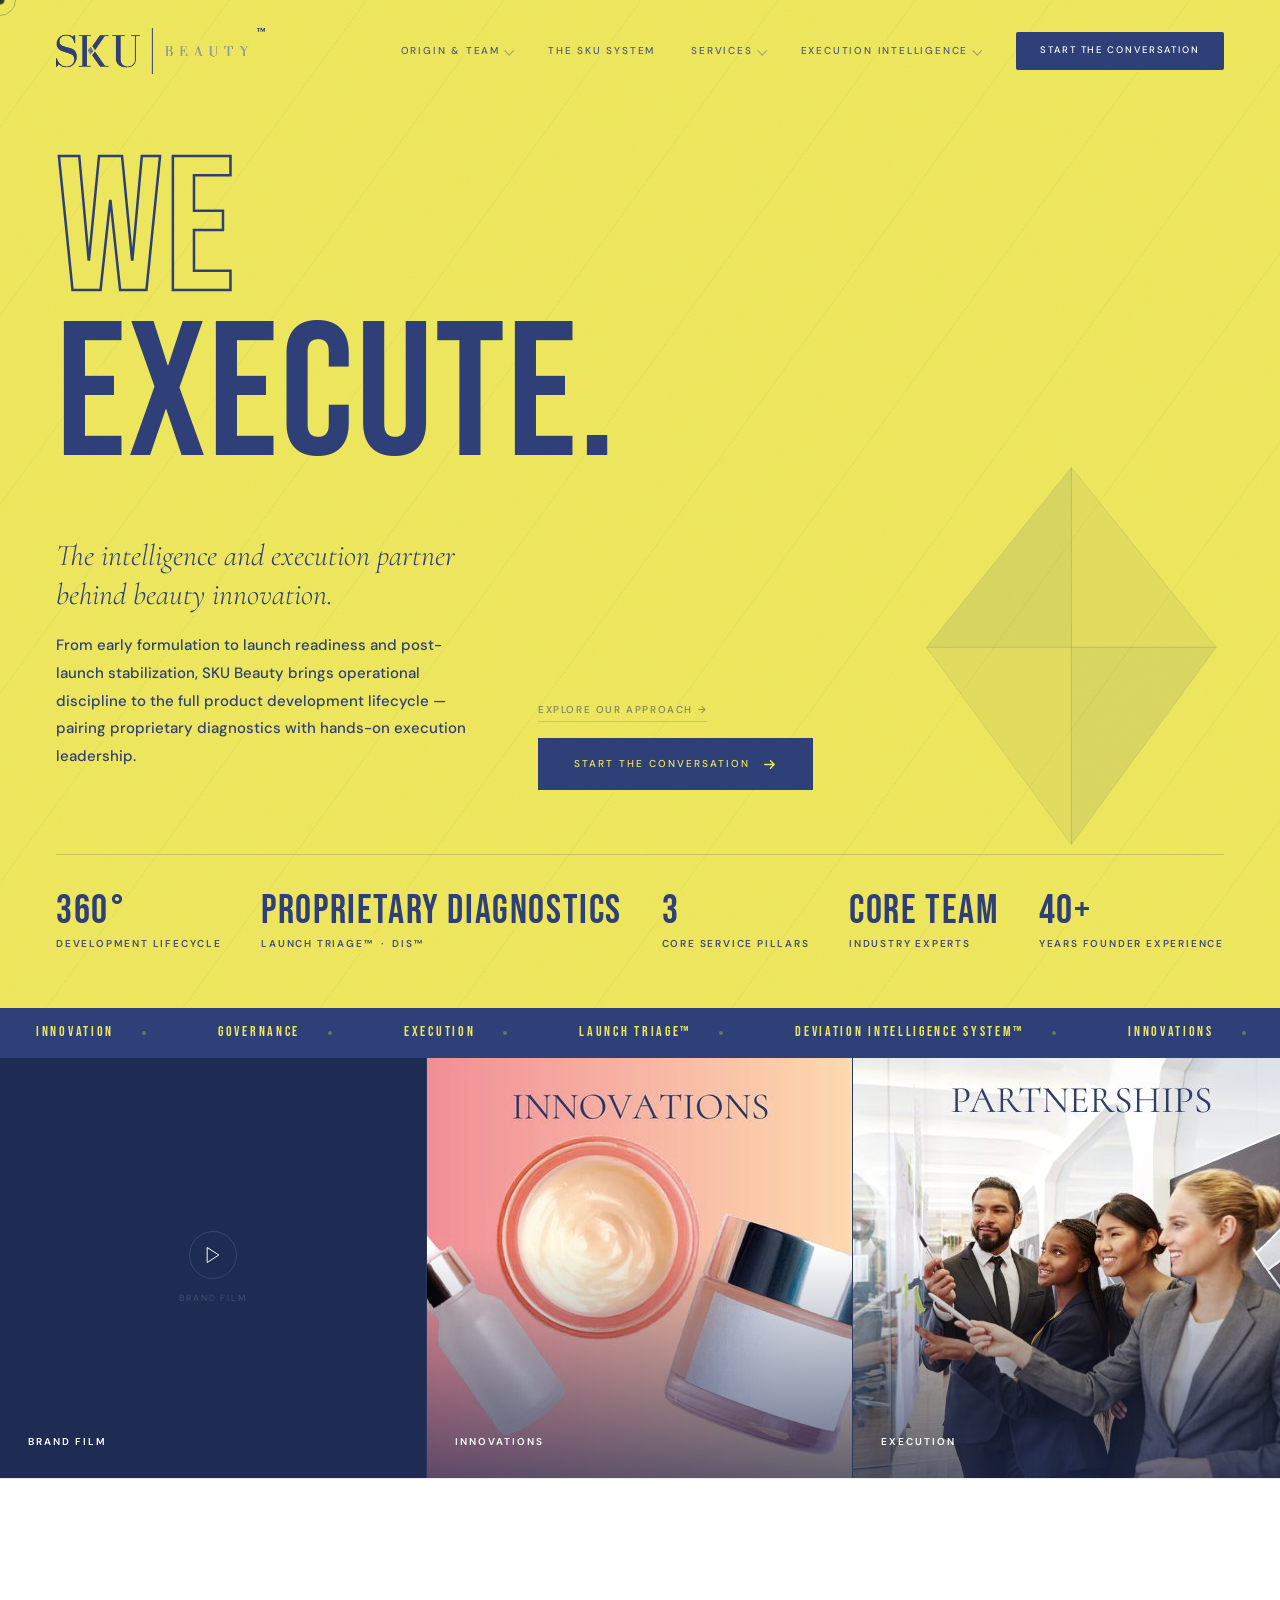
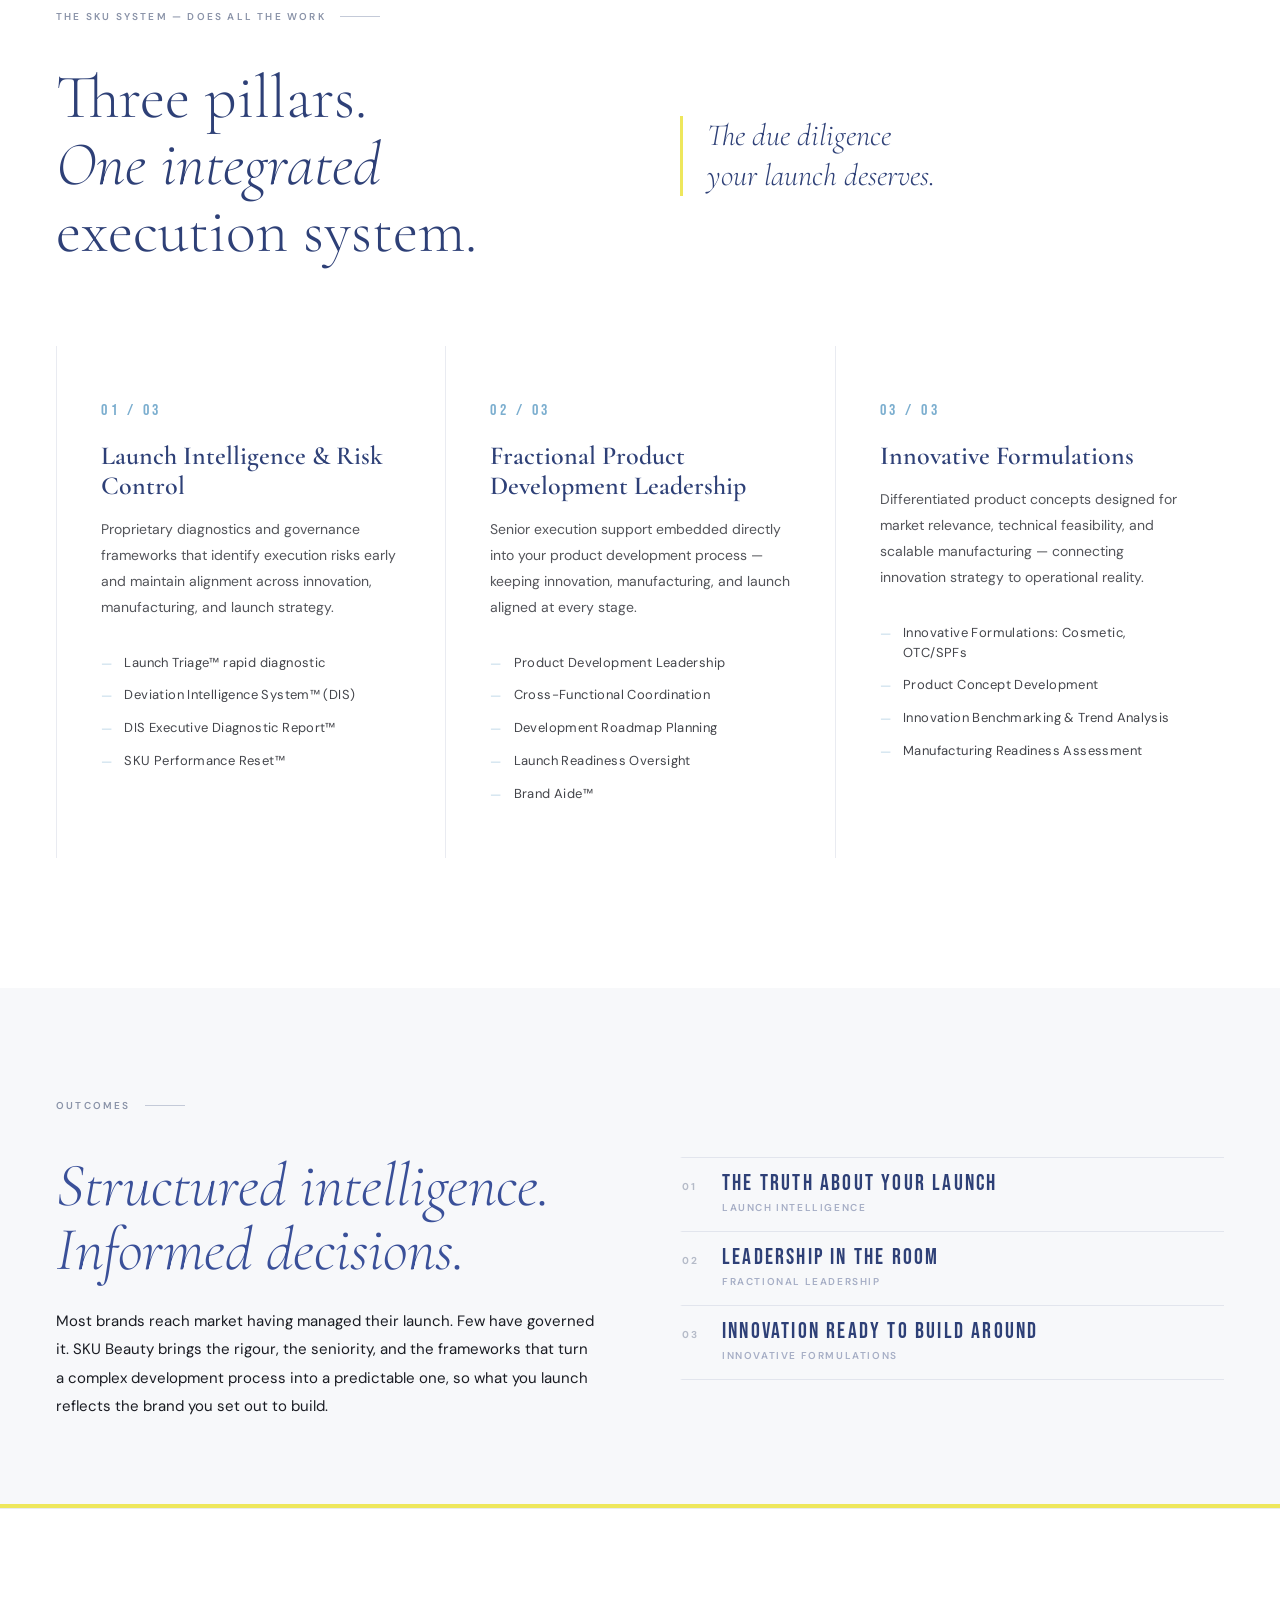
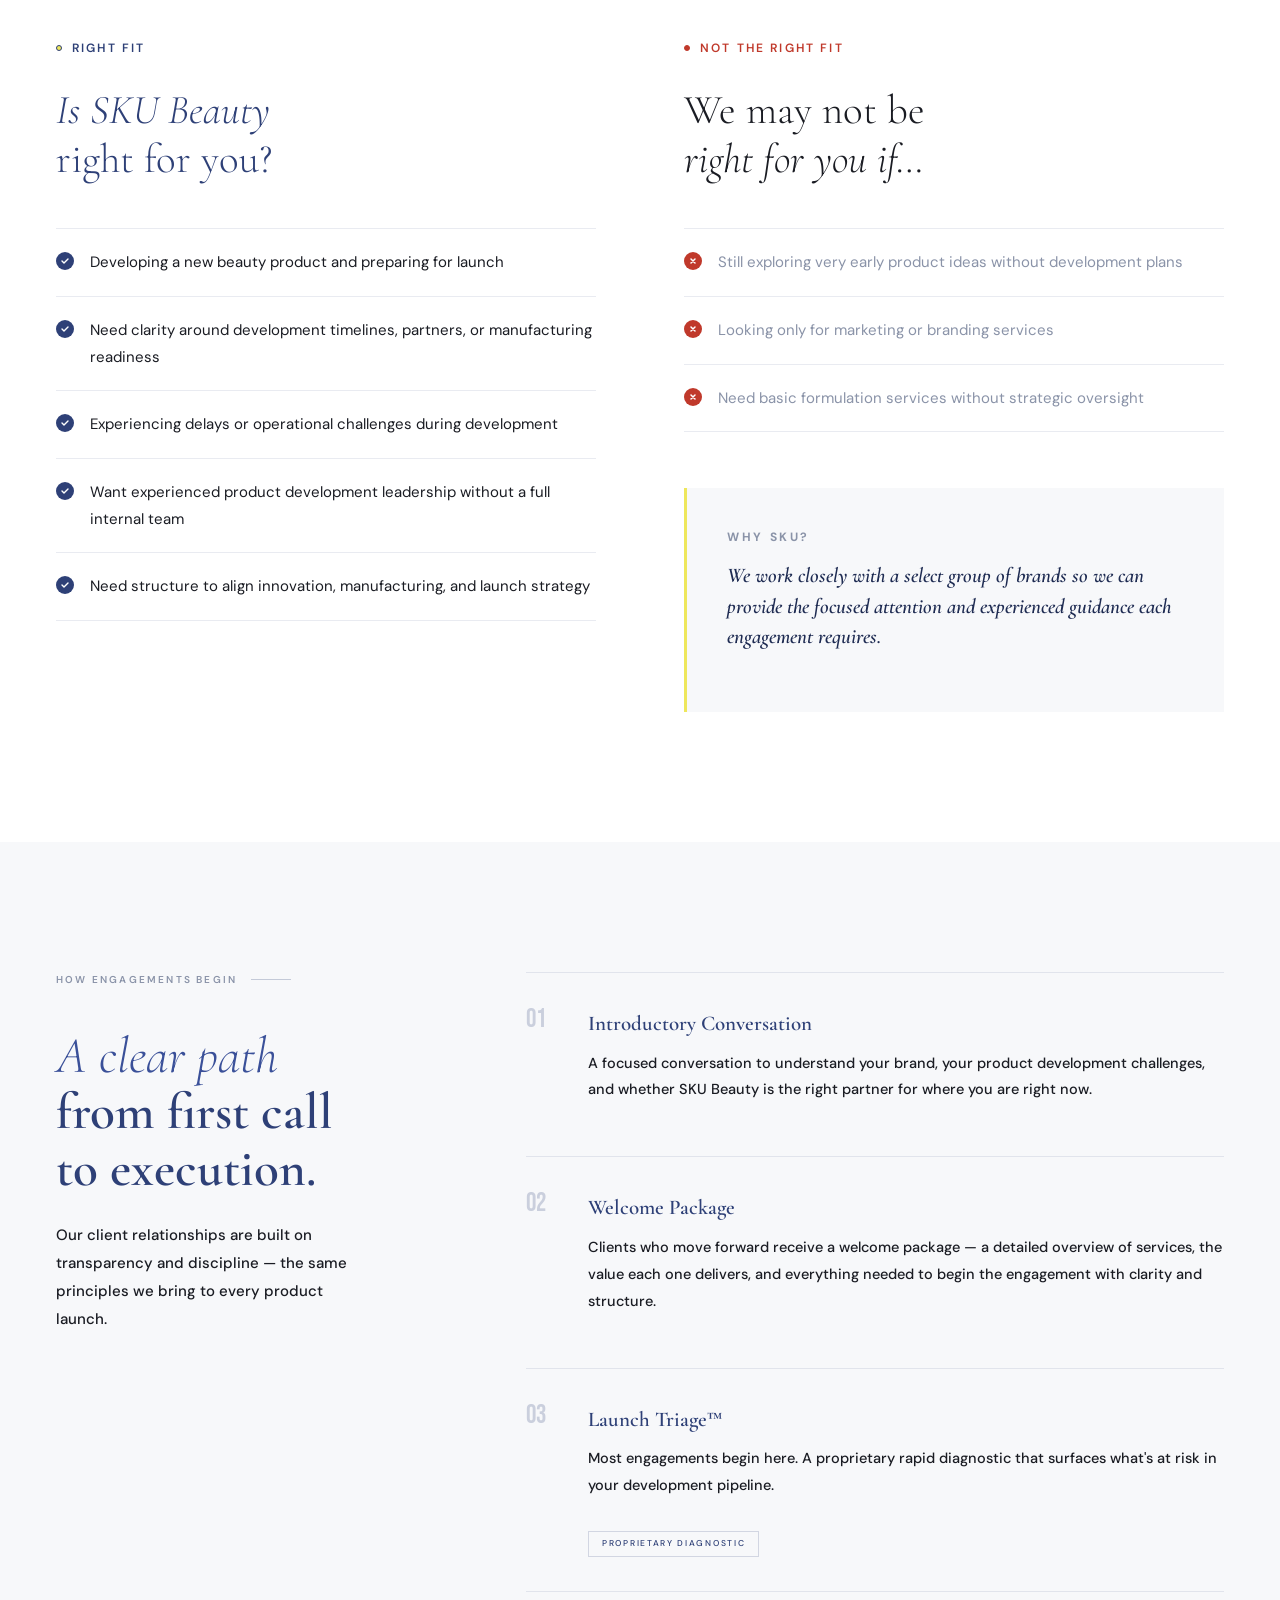
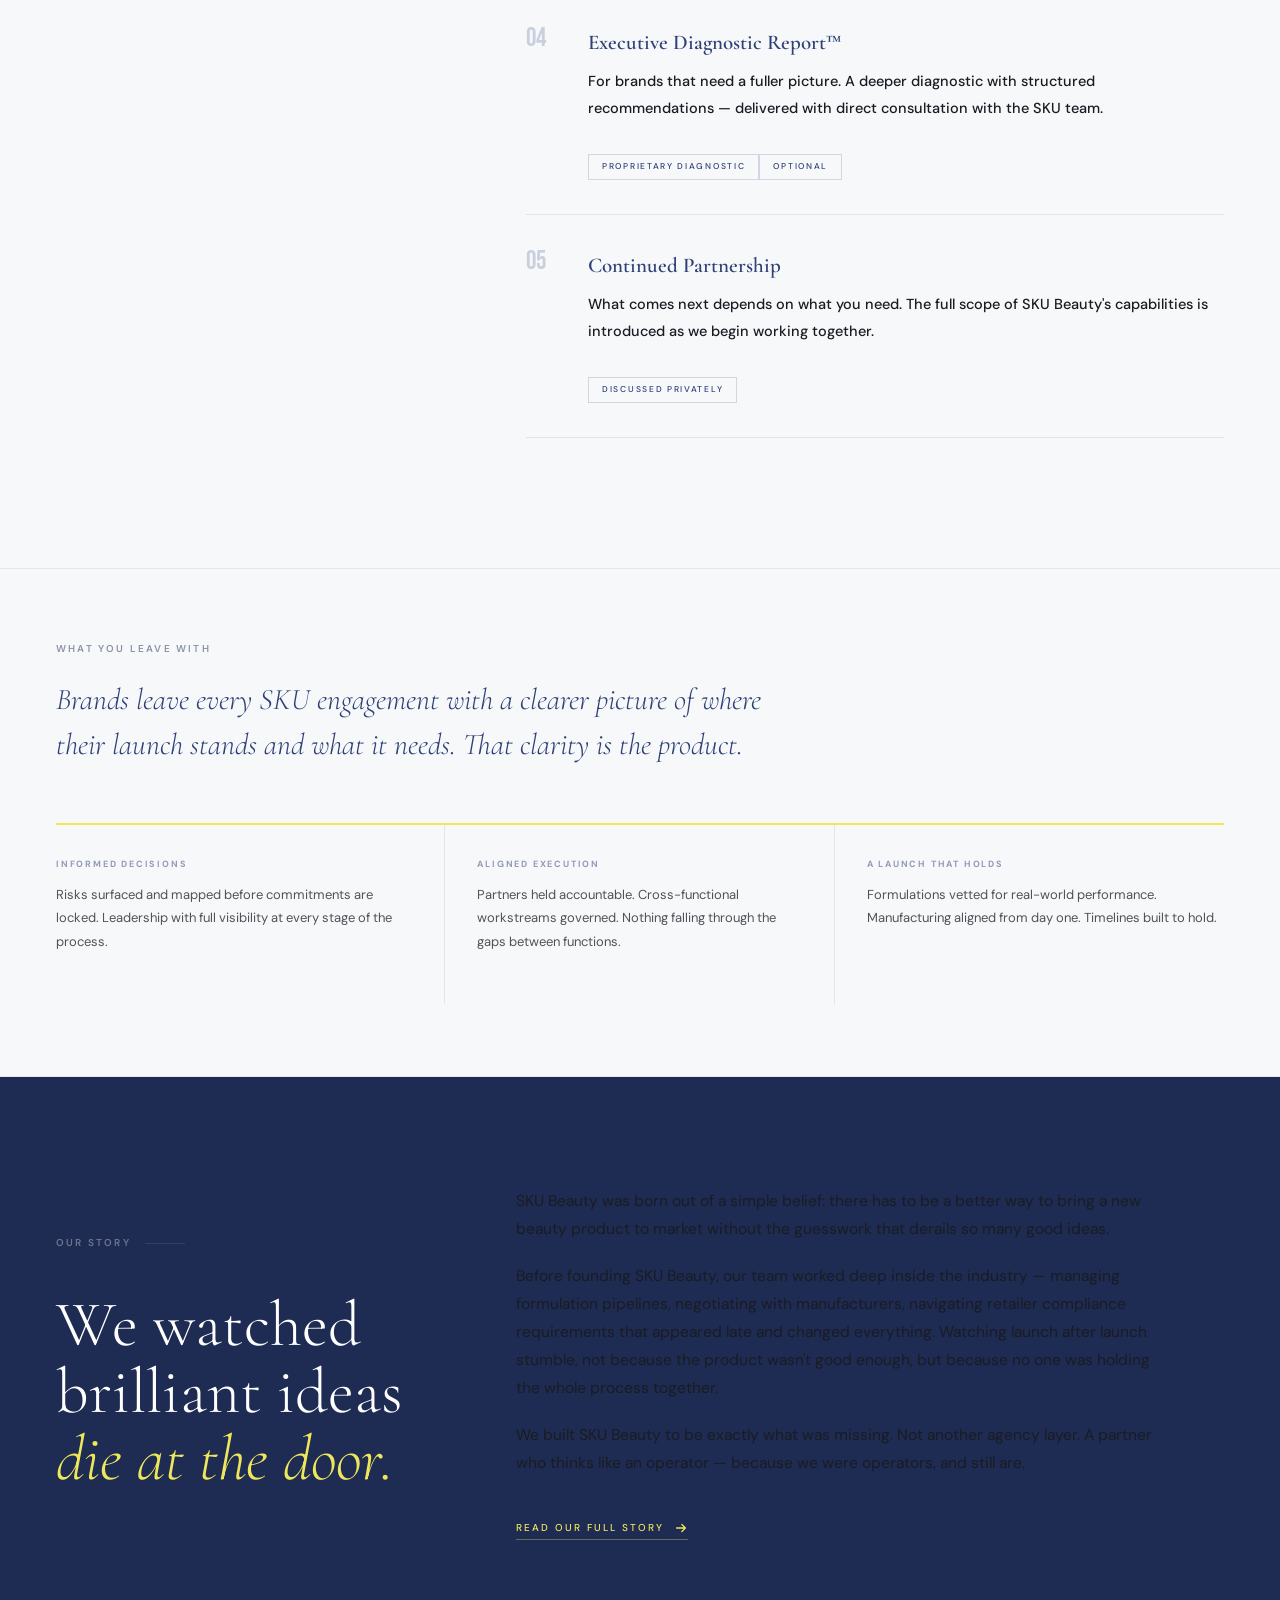
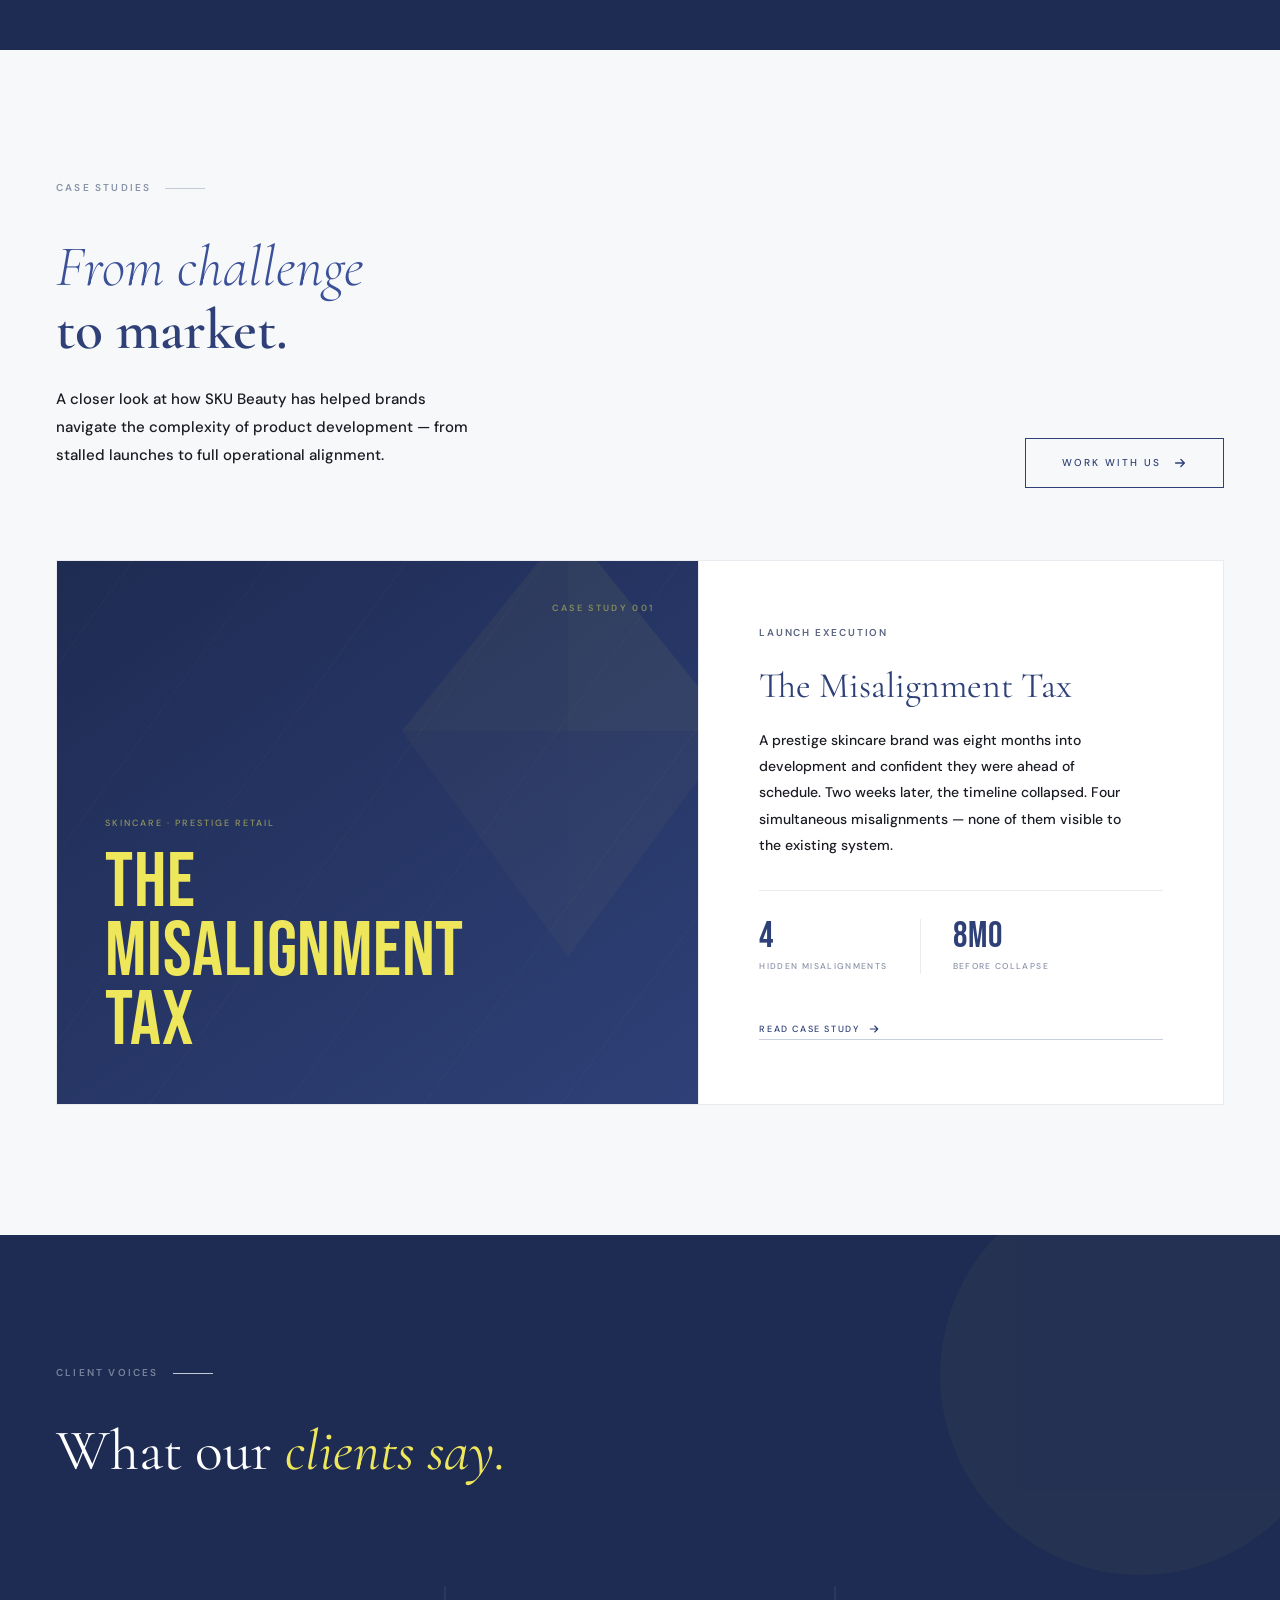
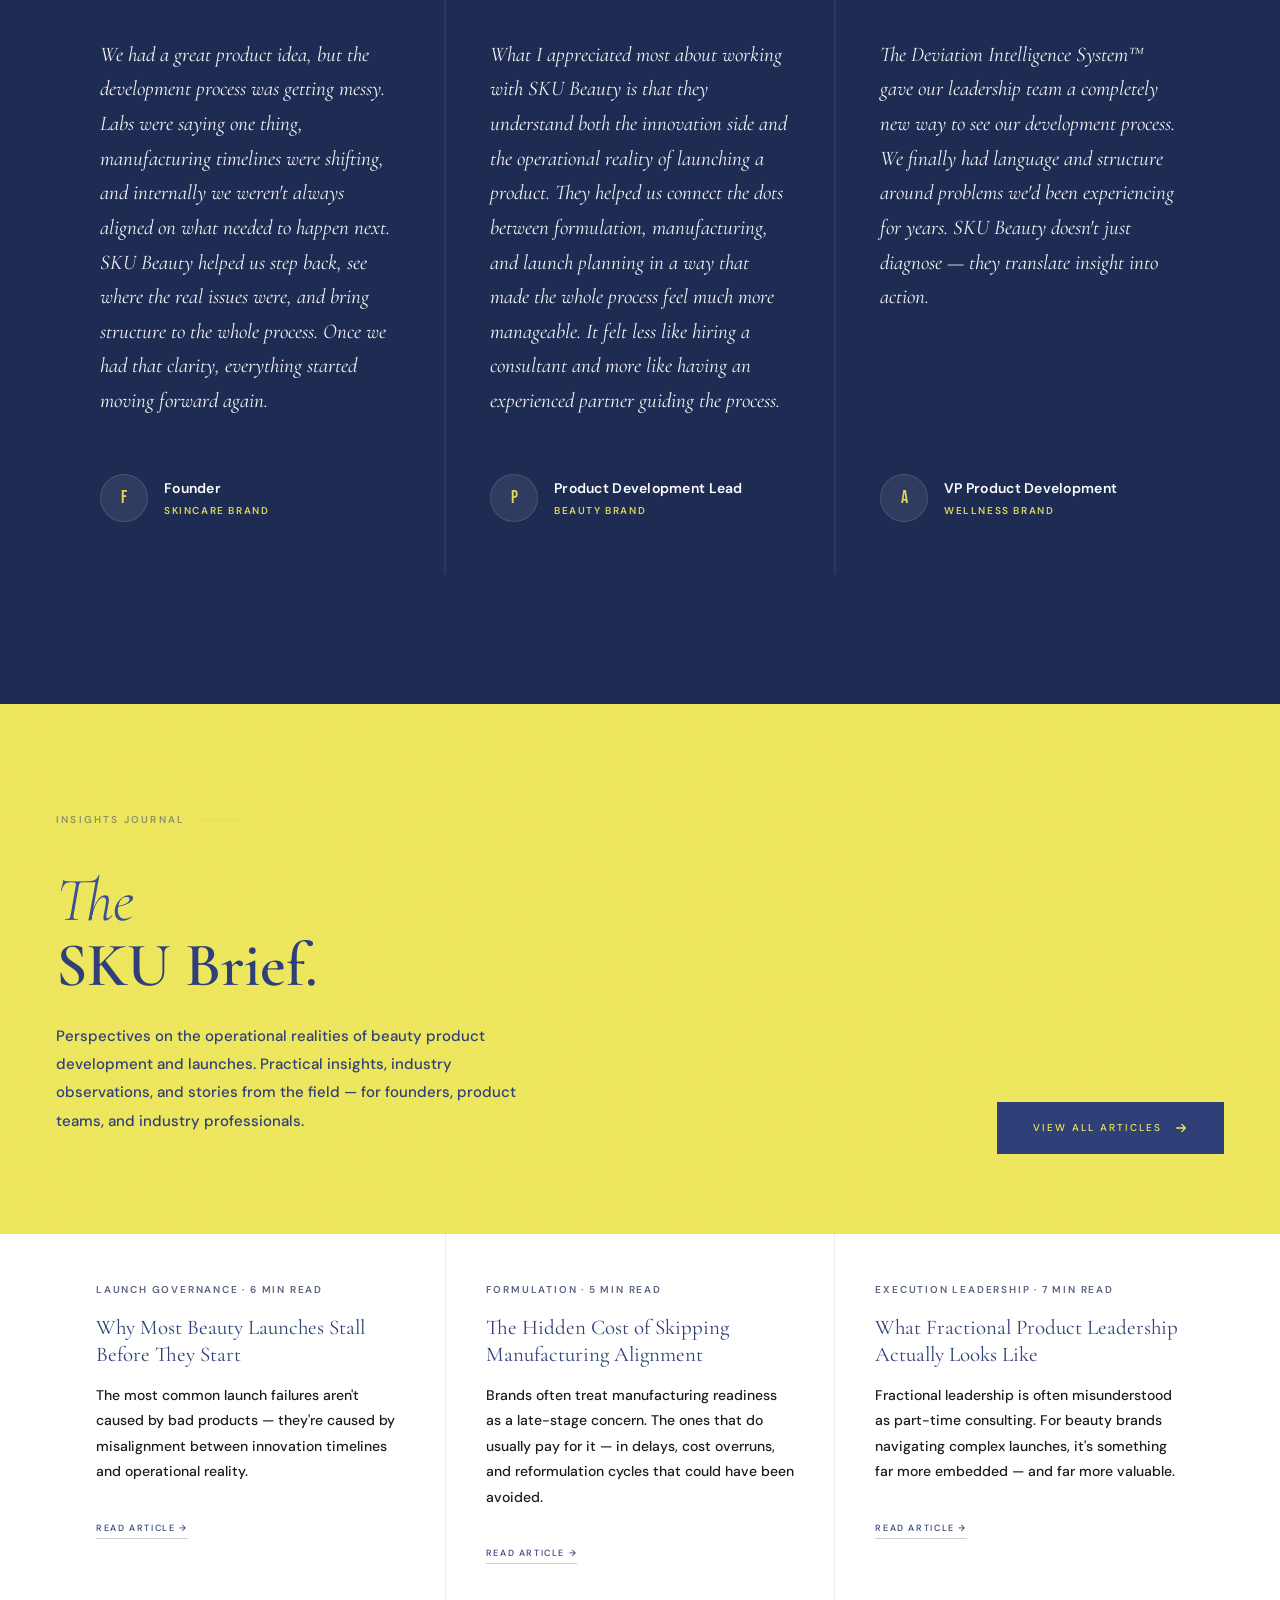
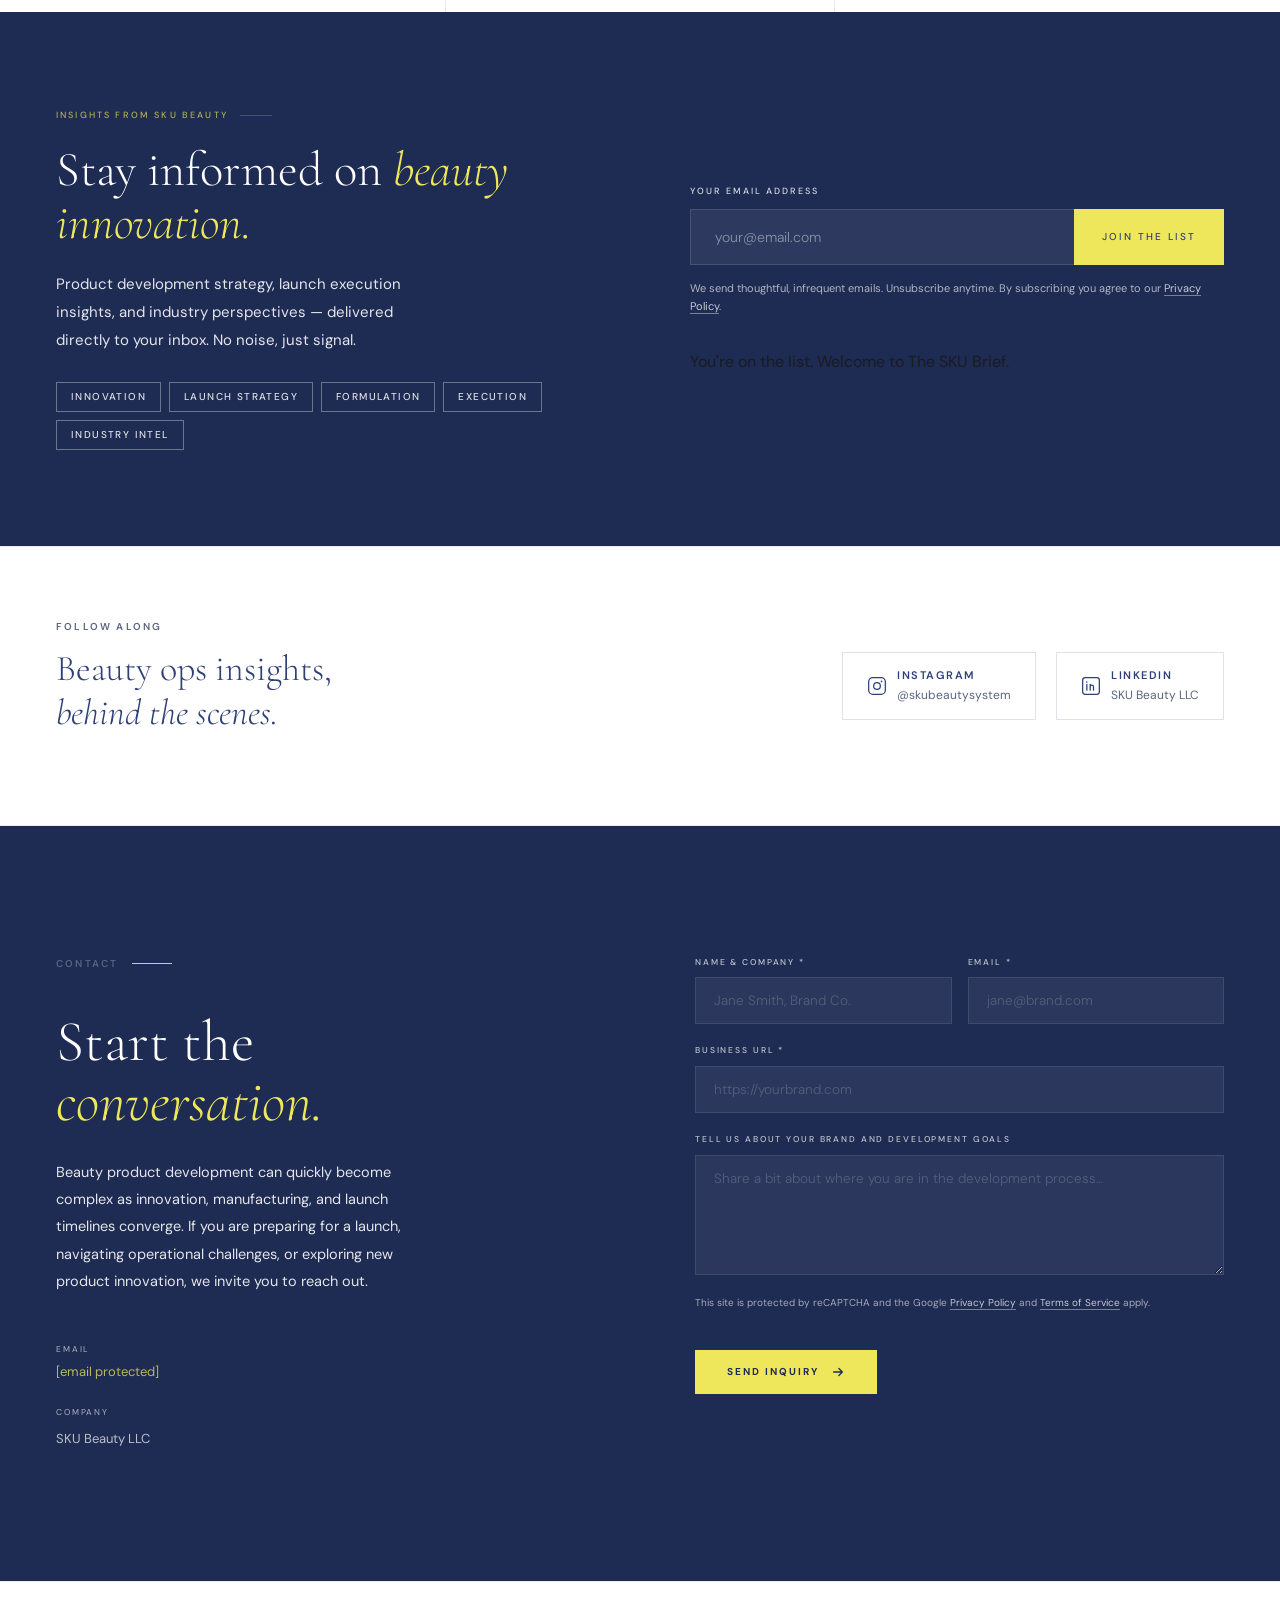
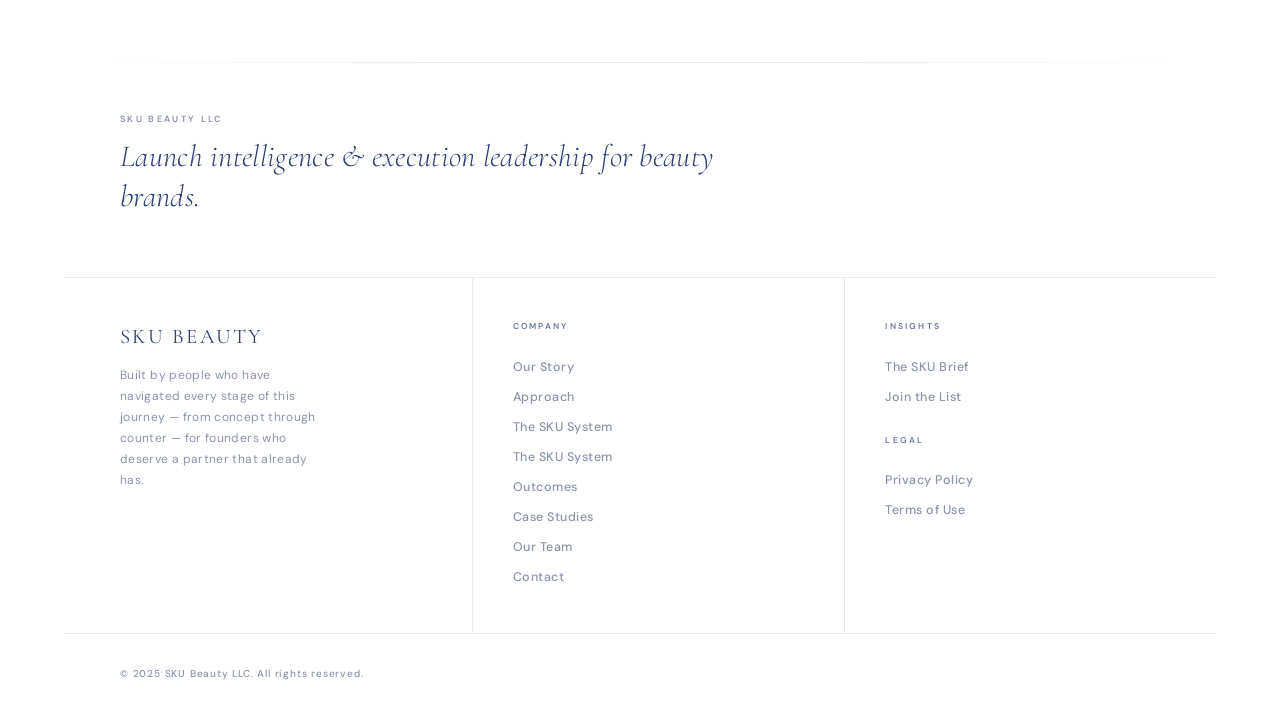
==== commit bc3146c5: "Added connection from / to the insights grid" ====
--- a/index-proto.html
+++ b/index-proto.html
@@ -616,7 +616,7 @@
         <h2 class="brief-hed" id="brief-h"><em>The</em> <strong>SKU Brief.</strong></h2>
         <p class="brief-tagline">Perspectives on the operational realities of beauty product development and launches. Practical insights, industry observations, and stories from the field — for founders, product teams, and industry professionals.</p>
       </div>
-      <a href="sku-article-launch-governance.html" class="btn-primary" style="align-self:flex-end;flex-shrink:0;">View All Articles <svg width="14" height="14" viewBox="0 0 16 16" fill="none"><path d="M3 8h10M9 4l4 4-4 4" stroke="currentColor" stroke-width="1.5" stroke-linecap="round" stroke-linejoin="round"/></svg></a>
+      <a href="insights.html" class="btn-primary" style="align-self:flex-end;flex-shrink:0;">View All Articles <svg width="14" height="14" viewBox="0 0 16 16" fill="none"><path d="M3 8h10M9 4l4 4-4 4" stroke="currentColor" stroke-width="1.5" stroke-linecap="round" stroke-linejoin="round"/></svg></a>
     </div>
   </div>
   <div class="brief-posts-wrap">
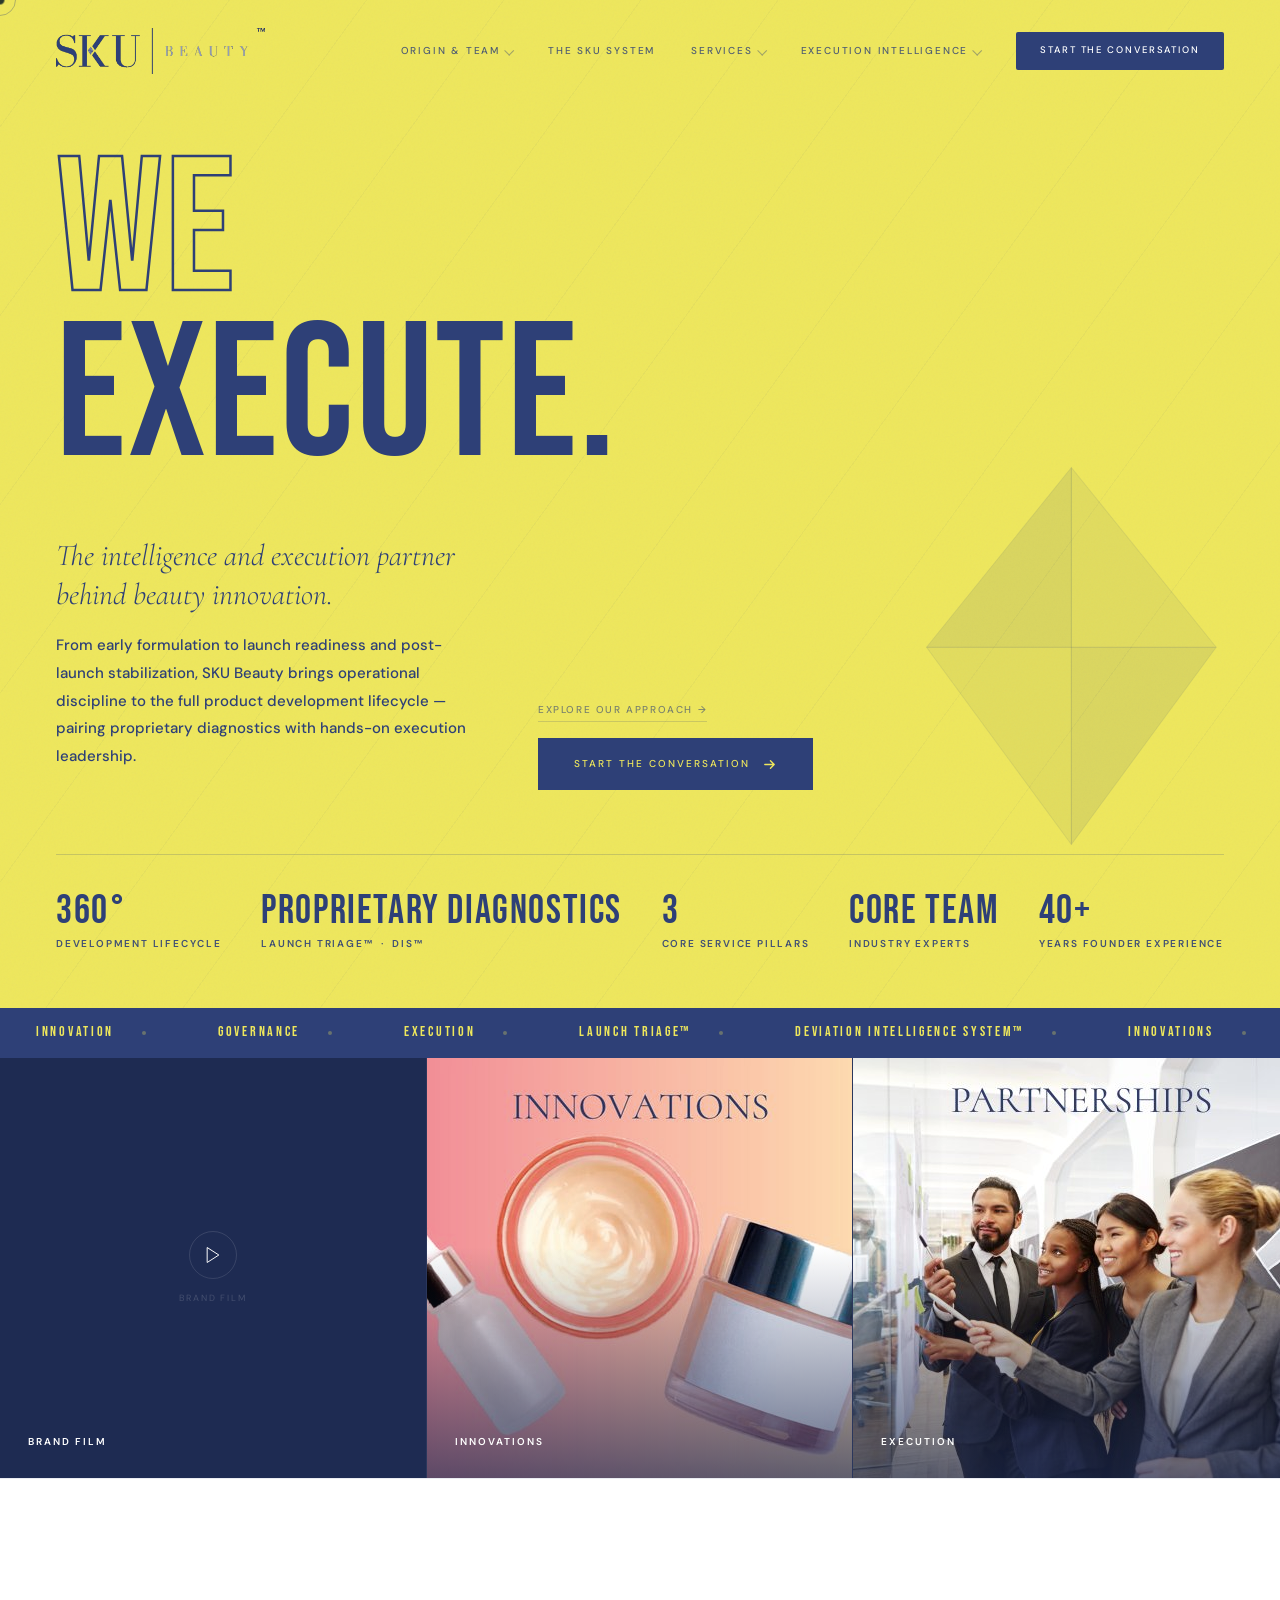
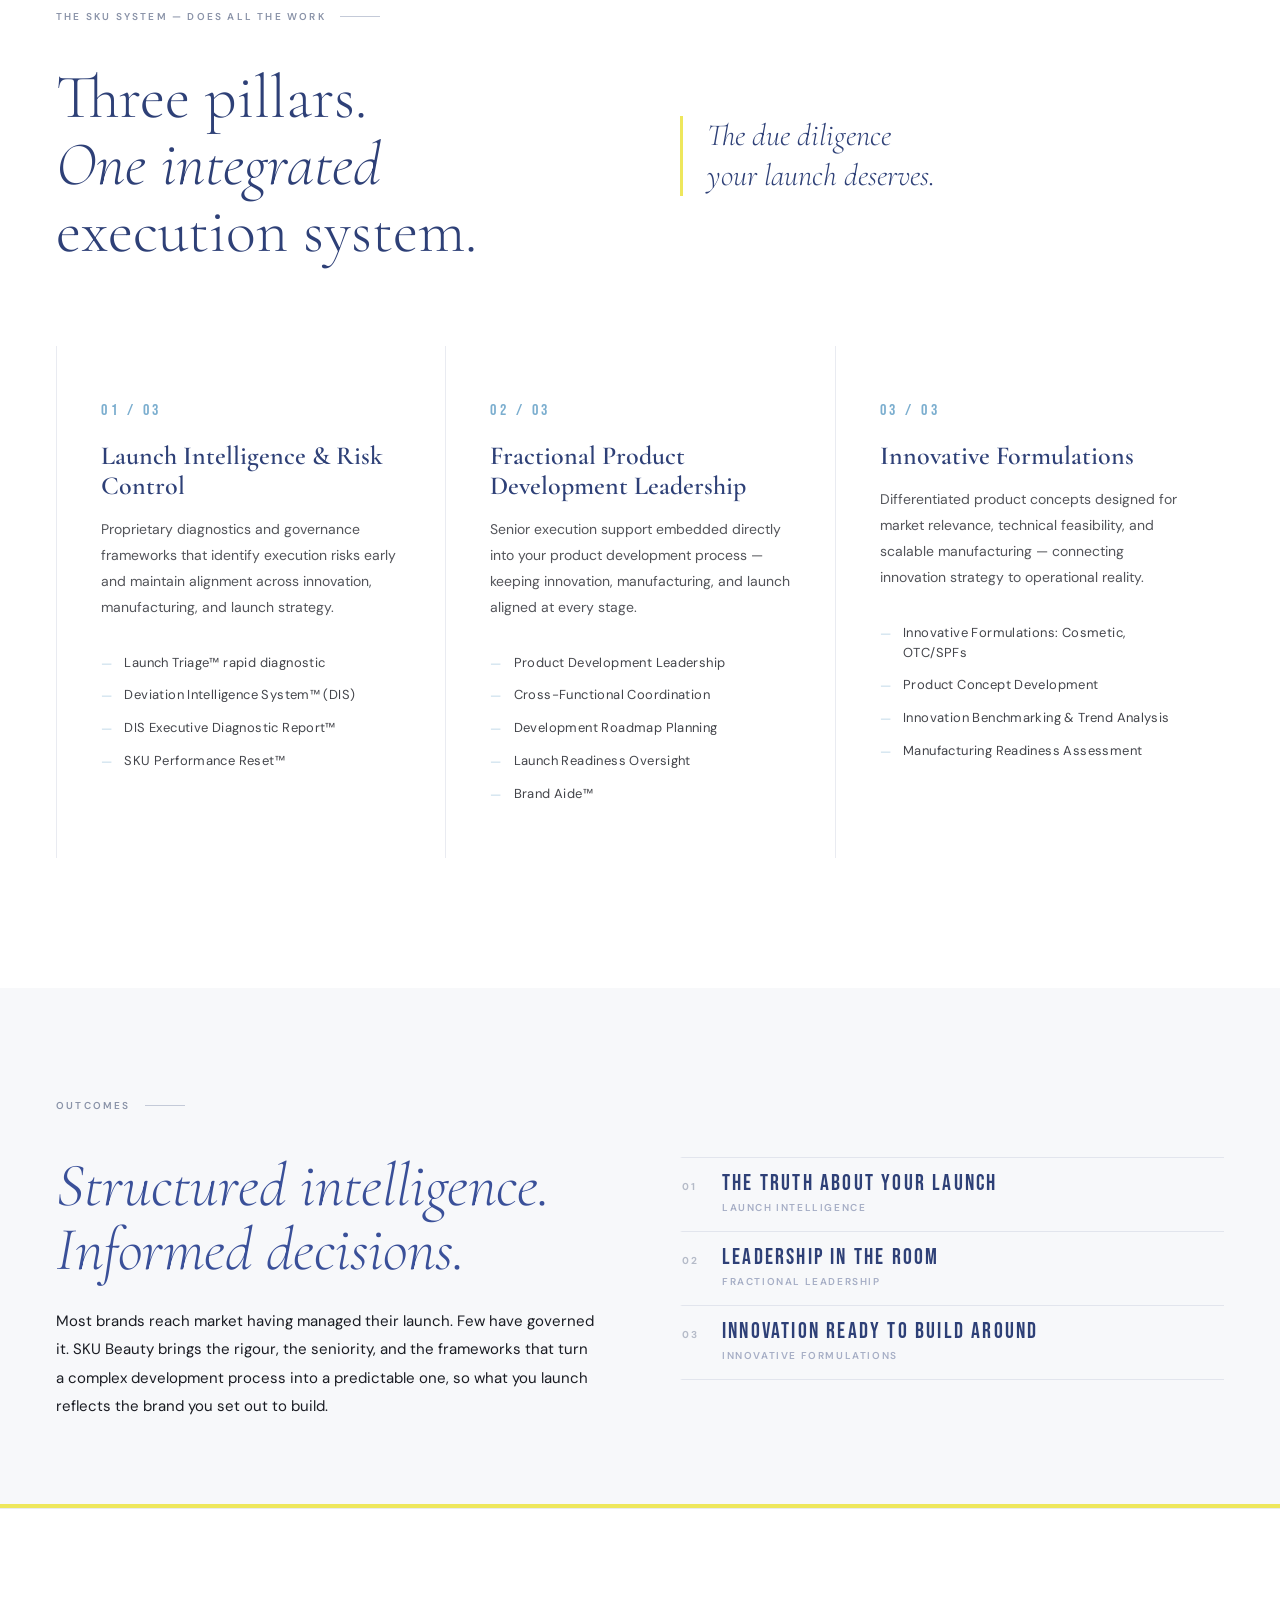
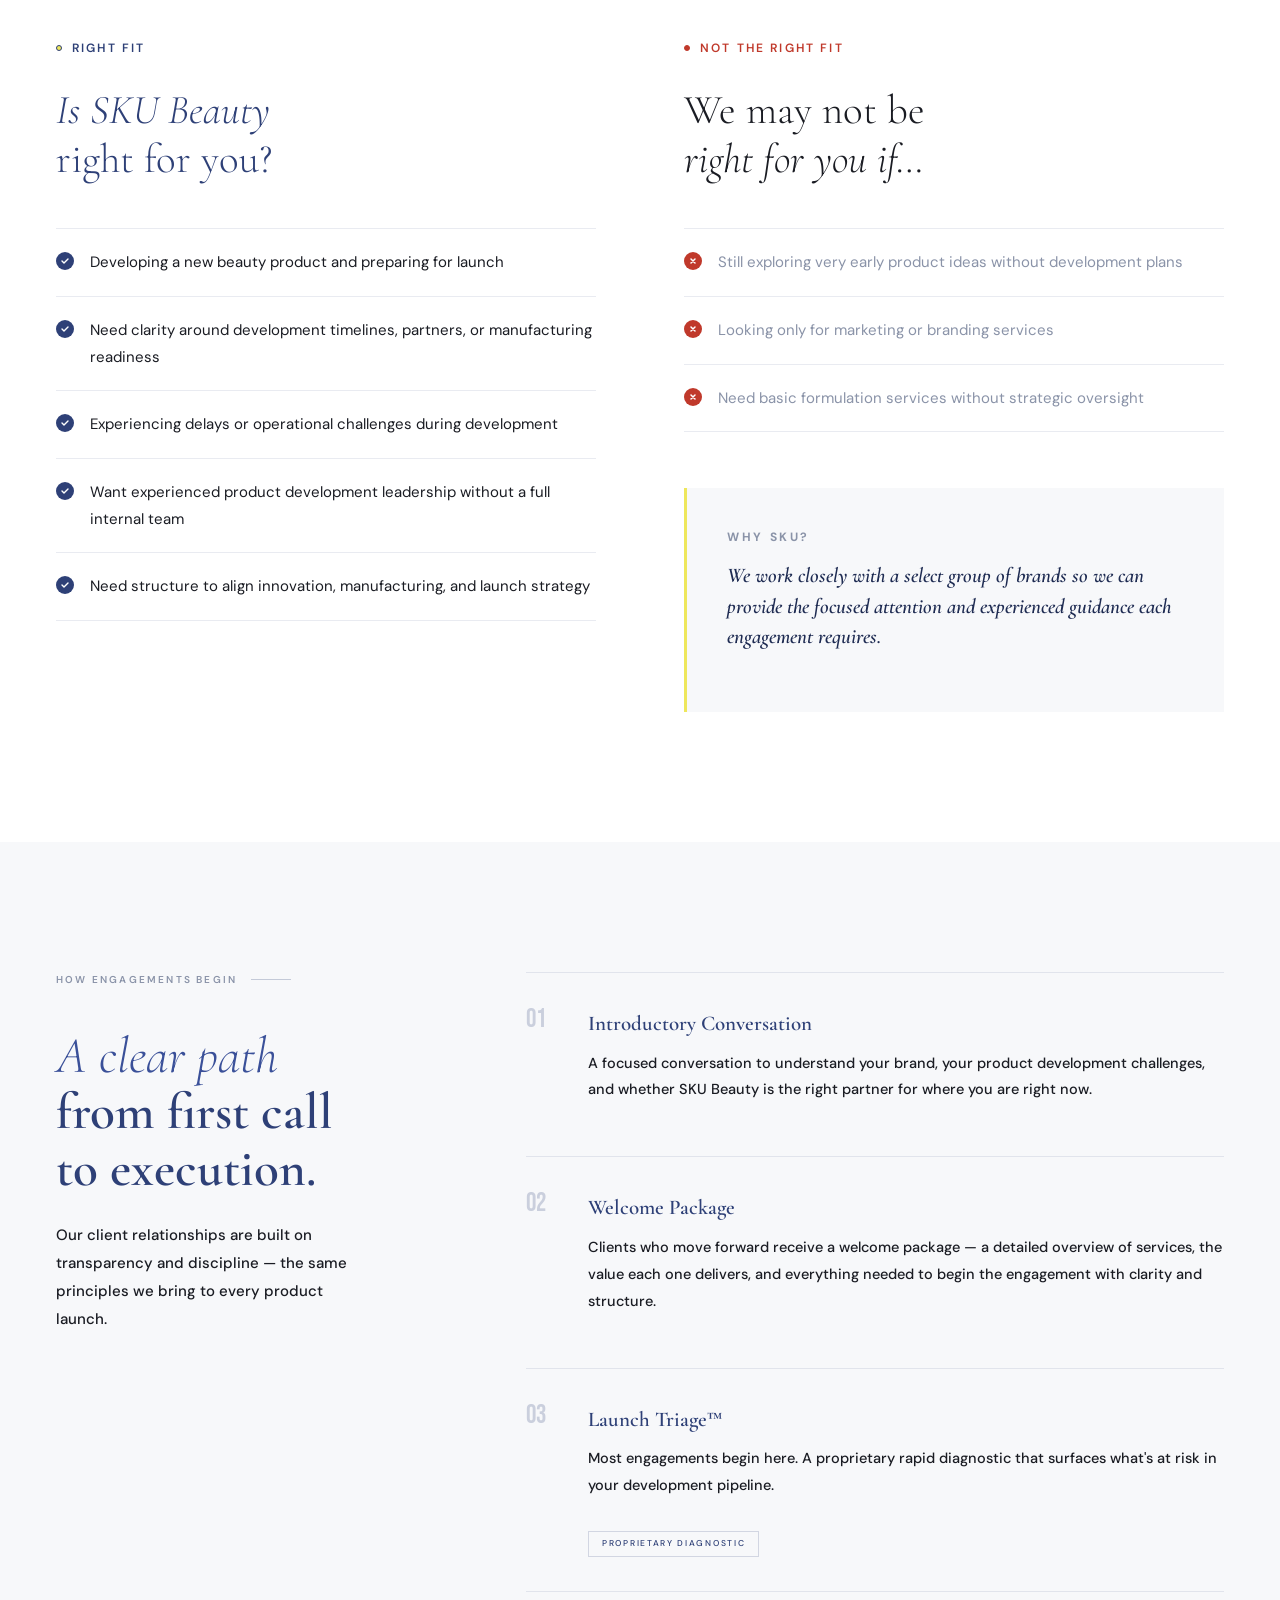
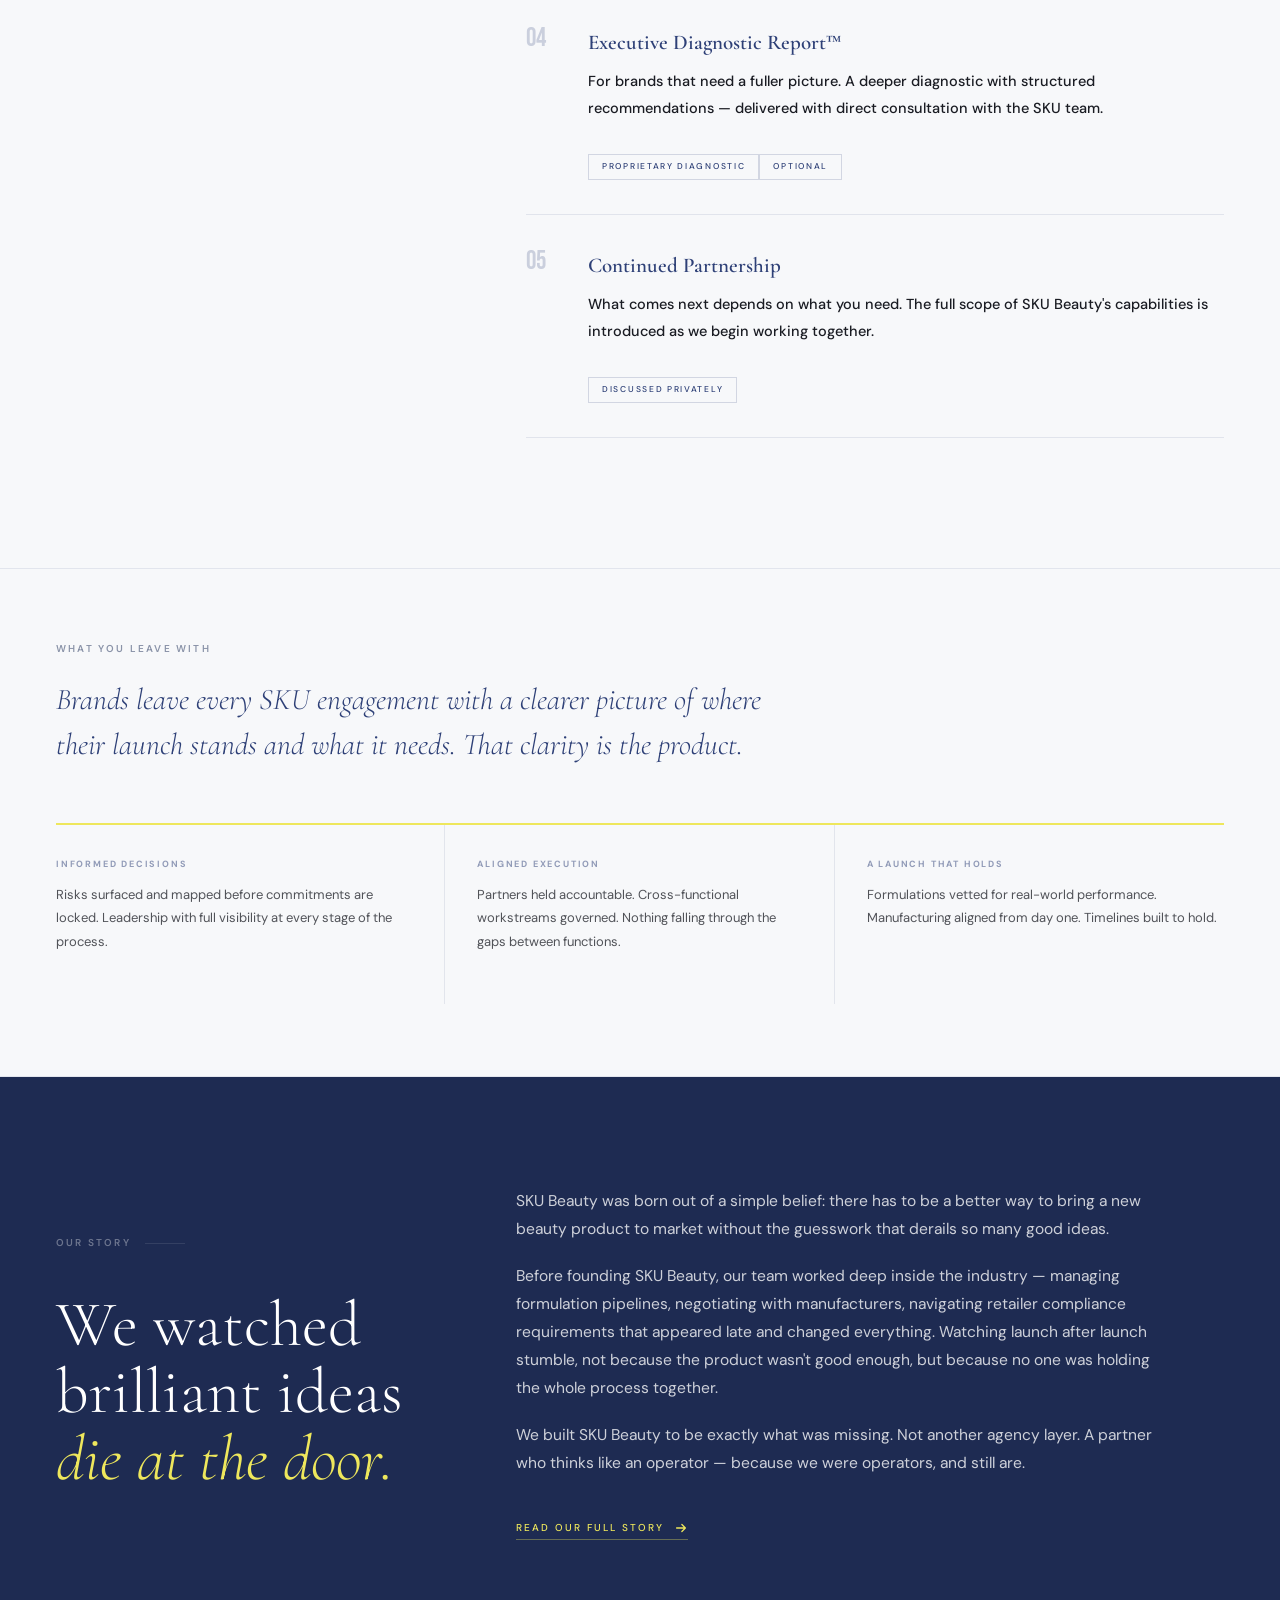
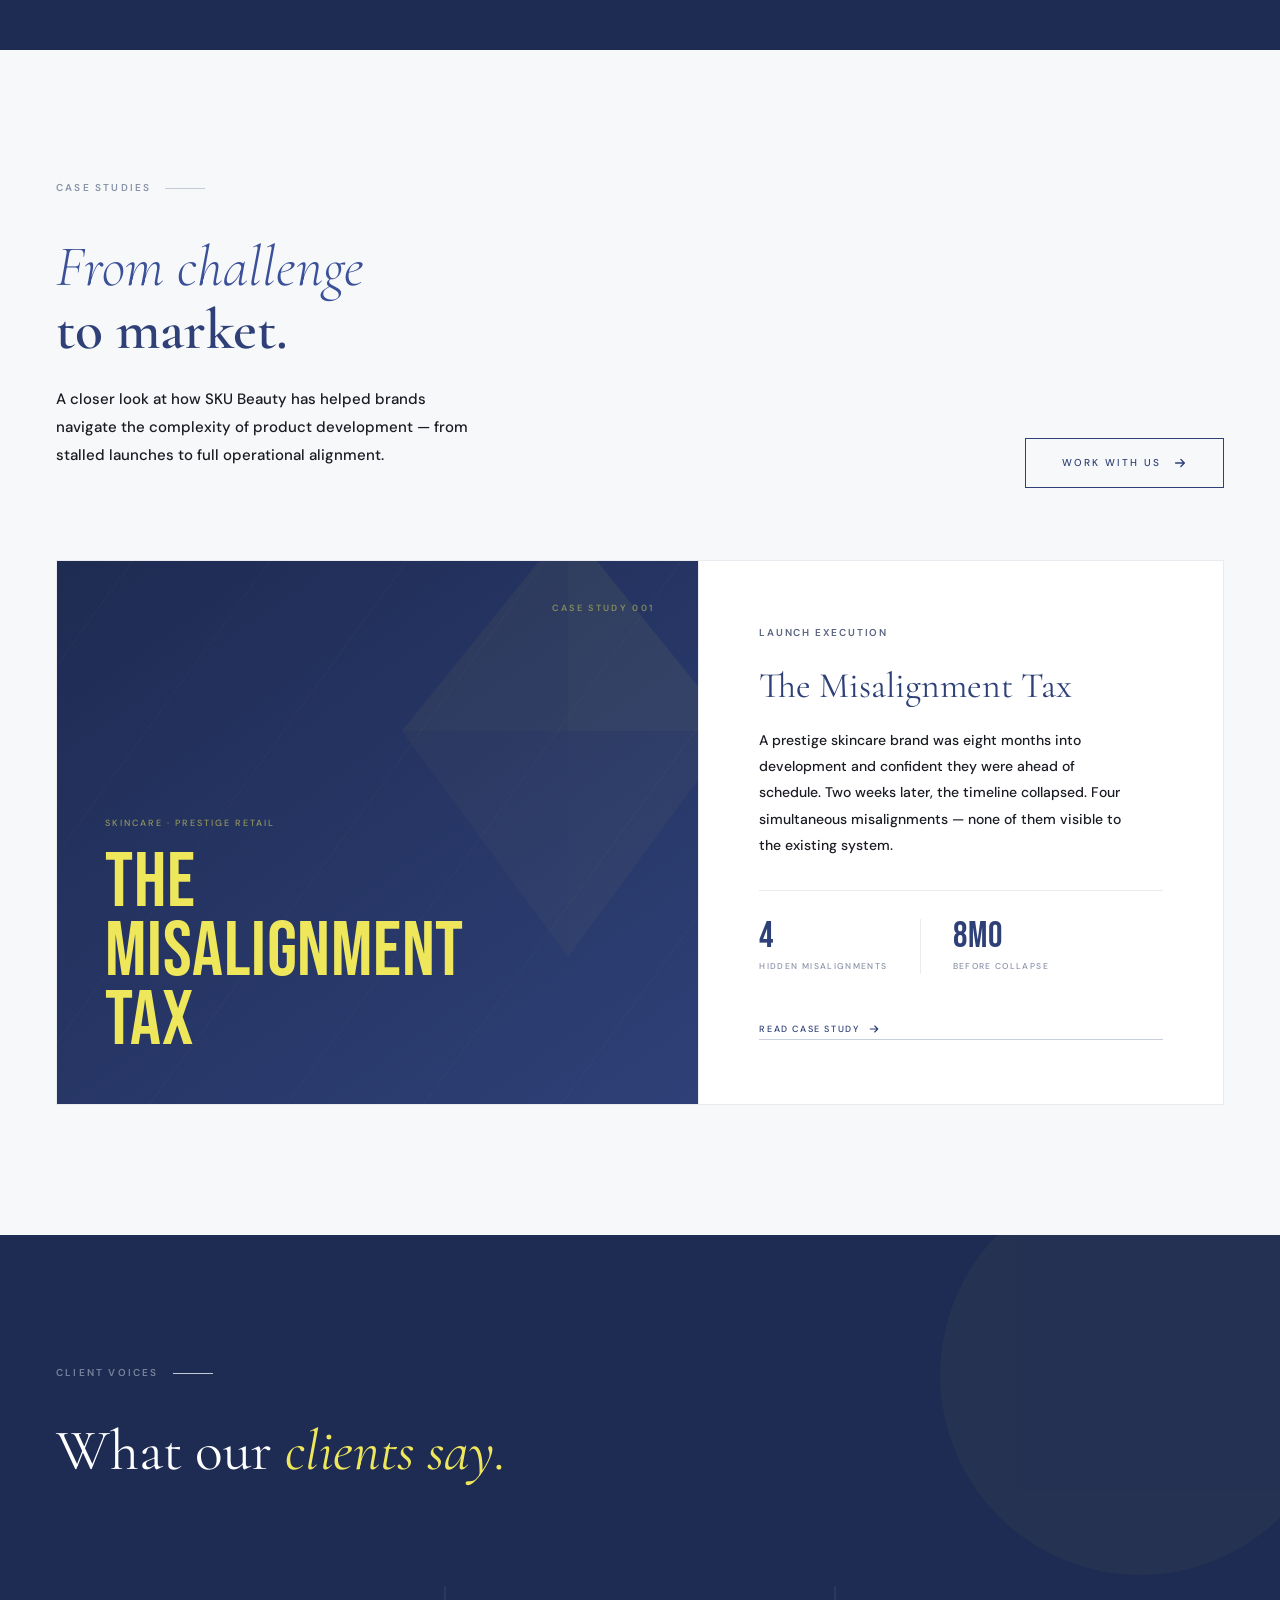
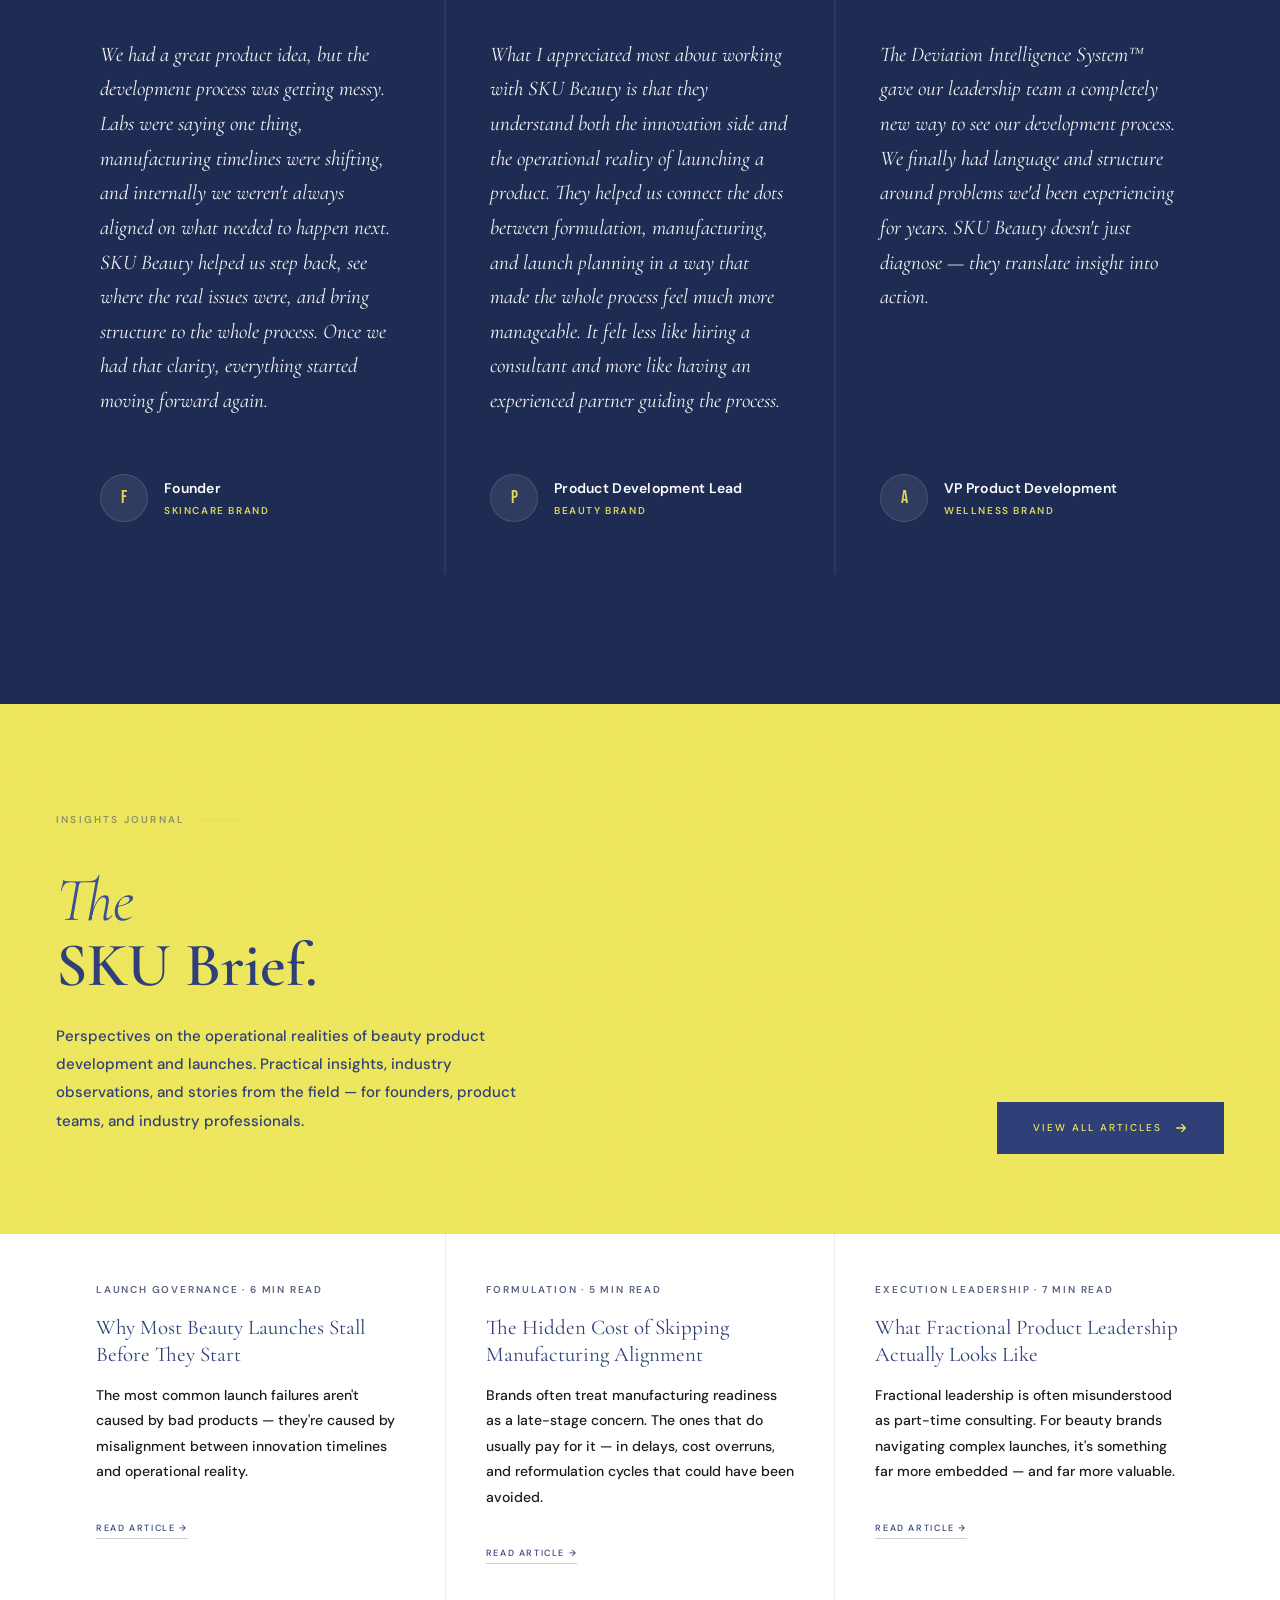
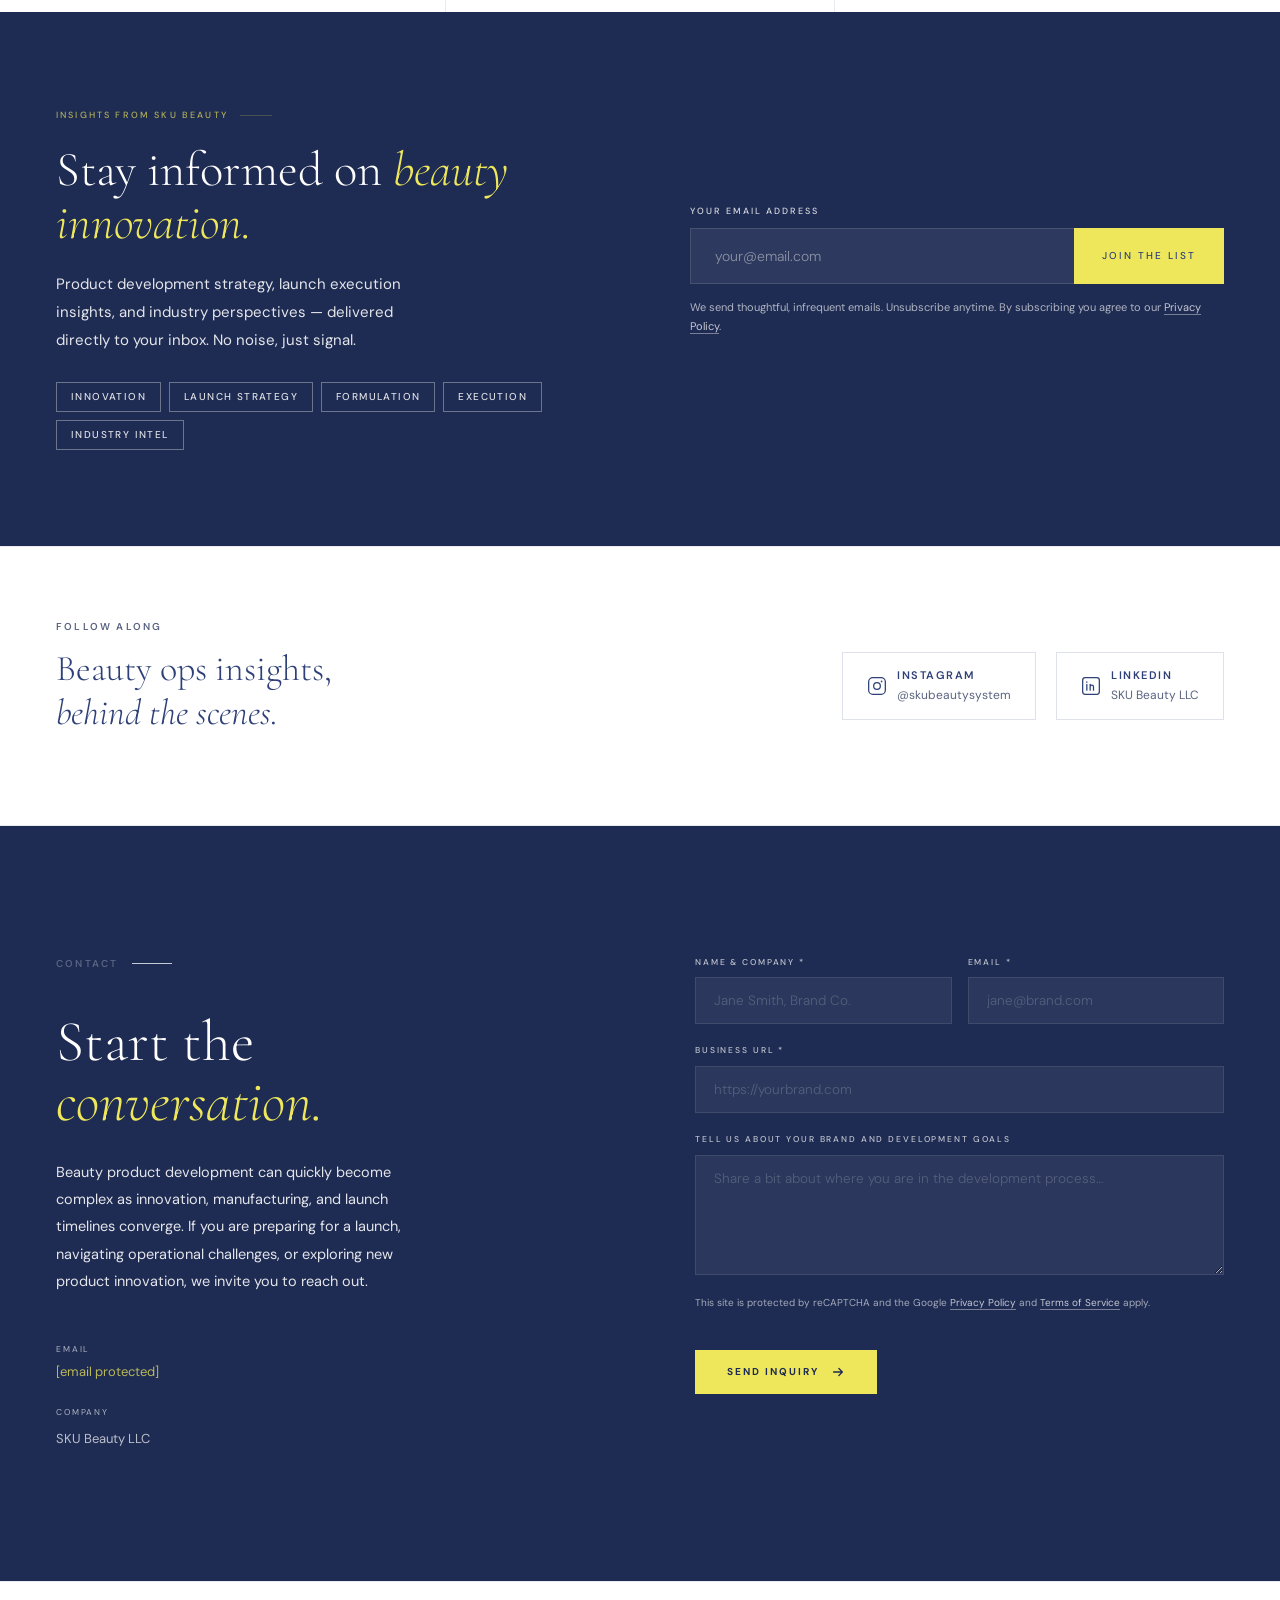
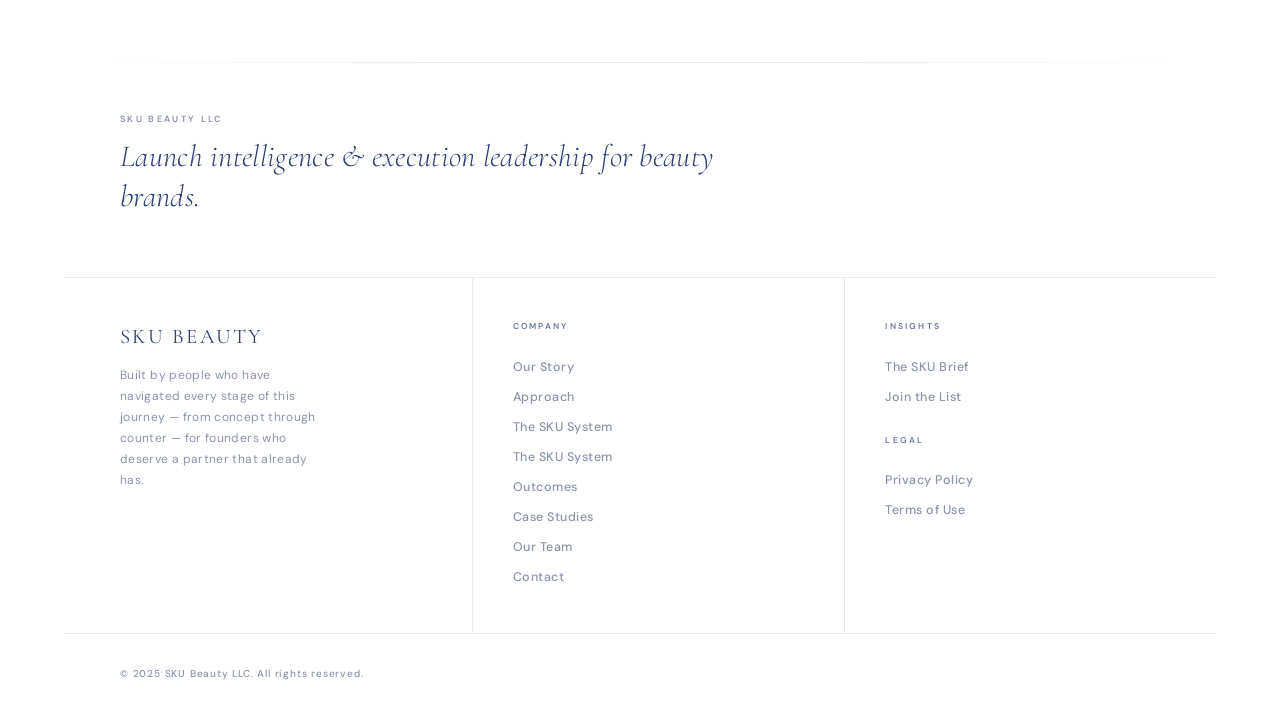
==== commit 8d6d6a1e: "Changed newsletter to use the email native solution" ====
--- a/index-proto.html
+++ b/index-proto.html
@@ -1,35 +1,44 @@
 <!DOCTYPE html>
 <html lang="en">
+
 <head>
-<meta charset="UTF-8">
-<meta name="viewport" content="width=device-width, initial-scale=1.0">
-<title>SKU Beauty | Launch Intelligence & Execution Leadership for Beauty Brands</title>
-<meta name="description" content="SKU Beauty brings operational discipline to beauty product development. From formulation strategy to launch readiness, we execute alongside your team using proprietary diagnostics and fractional leadership.">
-<meta name="keywords" content="beauty product development, launch strategy, beauty consulting, product launch execution, formulation strategy, beauty brand development, SKU Beauty">
-<meta property="og:title" content="SKU Beauty | We Execute.">
-<meta property="og:description" content="Launch intelligence and execution leadership for beauty brands navigating the complexity of product development.">
-<meta property="og:type" content="website">
-<meta property="og:url" content="https://www.skubeauty.com/">
-<meta property="og:image" content="https://placehold.co/1200x630/2E4077/EEE75C?text=SKU+Beauty+%7C+We+Execute.">
-<meta property="og:image:width" content="1200">
-<meta property="og:image:height" content="630">
-<meta name="twitter:card" content="summary_large_image">
-<meta name="twitter:title" content="SKU Beauty | We Execute.">
-<meta name="twitter:description" content="Launch intelligence and execution leadership for beauty brands navigating the complexity of product development.">
-<meta name="twitter:image" content="https://placehold.co/1200x630/2E4077/EEE75C?text=SKU+Beauty+%7C+We+Execute.">
-<!-- TODO: Replace placehold.co URLs above with your real og-image.jpg once uploaded to the server -->
-<meta name="robots" content="index, follow">
-<meta name="author" content="SKU Beauty LLC">
-<link rel="canonical" href="https://www.skubeauty.com/">
-<link rel="icon" type="image/png" href="[data-uri]">
-<link rel="apple-touch-icon" sizes="180x180" href="[data-uri]">
-<link rel="preconnect" href="https://fonts.googleapis.com">
-<link rel="dns-prefetch" href="https://formspree.io">
-<link rel="preconnect" href="https://fonts.gstatic.com" crossorigin>
-<link href="https://fonts.googleapis.com/css2?family=Bebas+Neue&family=Cormorant+Garamond:ital,wght@0,300;0,400;0,600;1,300;1,400;1,600&family=DM+Sans:wght@300;400;500;600&display=swap&font-display=swap" rel="stylesheet">
-<link rel="stylesheet" href="style.css">
-
-<script type="application/ld+json">
+    <meta charset="UTF-8">
+    <meta name="viewport" content="width=device-width, initial-scale=1.0">
+    <title>SKU Beauty | Launch Intelligence & Execution Leadership for Beauty Brands</title>
+    <meta name="description"
+        content="SKU Beauty brings operational discipline to beauty product development. From formulation strategy to launch readiness, we execute alongside your team using proprietary diagnostics and fractional leadership.">
+    <meta name="keywords"
+        content="beauty product development, launch strategy, beauty consulting, product launch execution, formulation strategy, beauty brand development, SKU Beauty">
+    <meta property="og:title" content="SKU Beauty | We Execute.">
+    <meta property="og:description"
+        content="Launch intelligence and execution leadership for beauty brands navigating the complexity of product development.">
+    <meta property="og:type" content="website">
+    <meta property="og:url" content="https://www.skubeauty.com/">
+    <meta property="og:image" content="https://placehold.co/1200x630/2E4077/EEE75C?text=SKU+Beauty+%7C+We+Execute.">
+    <meta property="og:image:width" content="1200">
+    <meta property="og:image:height" content="630">
+    <meta name="twitter:card" content="summary_large_image">
+    <meta name="twitter:title" content="SKU Beauty | We Execute.">
+    <meta name="twitter:description"
+        content="Launch intelligence and execution leadership for beauty brands navigating the complexity of product development.">
+    <meta name="twitter:image" content="https://placehold.co/1200x630/2E4077/EEE75C?text=SKU+Beauty+%7C+We+Execute.">
+    <!-- TODO: Replace placehold.co URLs above with your real og-image.jpg once uploaded to the server -->
+    <meta name="robots" content="index, follow">
+    <meta name="author" content="SKU Beauty LLC">
+    <link rel="canonical" href="https://www.skubeauty.com/">
+    <link rel="icon" type="image/png"
+        href="[data-uri]">
+    <link rel="apple-touch-icon" sizes="180x180"
+        href="[data-uri]">
+    <link rel="preconnect" href="https://fonts.googleapis.com">
+    <link rel="dns-prefetch" href="https://formspree.io">
+    <link rel="preconnect" href="https://fonts.gstatic.com" crossorigin>
+    <link
+        href="https://fonts.googleapis.com/css2?family=Bebas+Neue&family=Cormorant+Garamond:ital,wght@0,300;0,400;0,600;1,300;1,400;1,600&family=DM+Sans:wght@300;400;500;600&display=swap&font-display=swap"
+        rel="stylesheet">
+    <link rel="stylesheet" href="style.css">
+
+    <script type="application/ld+json">
 {
   "@context": "https://schema.org",
   "@graph": [
@@ -79,129 +88,132 @@
 }
 </script>
 </head>
+
 <body>
 
-<a href="#sku-system" class="skip-link">Skip to content</a>
-<div class="cursor" id="cursor"></div>
-<div class="cursor-ring" id="cursorRing"></div>
-
-<!-- ═══ NAV ═══ -->
-<nav class="nav" id="nav" role="navigation" aria-label="Main navigation">
-  <a href="/" class="nav-logo" aria-label="SKU Beauty">
-    <img src="[data-uri]" alt="SKU Beauty">
-  </a>
-  <ul class="nav-links">
-
-    <!-- 1. Origin & Team -->
-    <li class="nav-item">
-      <button type="button" aria-haspopup="true">Origin &amp; Team<span class="nav-chevron"></span></button>
-      <div class="nav-dropdown" role="menu">
-        <a href="our-story.html#origin" class="nav-dd-link" role="menuitem">
-          <div class="nav-dd-link-inner">
-            <span>The Beginning</span>
-            <span class="nav-dd-sub">How SKU Beauty came to be</span>
-          </div>
+    <a href="#sku-system" class="skip-link">Skip to content</a>
+    <div class="cursor" id="cursor"></div>
+    <div class="cursor-ring" id="cursorRing"></div>
+
+    <!-- ═══ NAV ═══ -->
+    <nav class="nav" id="nav" role="navigation" aria-label="Main navigation">
+        <a href="/" class="nav-logo" aria-label="SKU Beauty">
+            <img src="[data-uri]